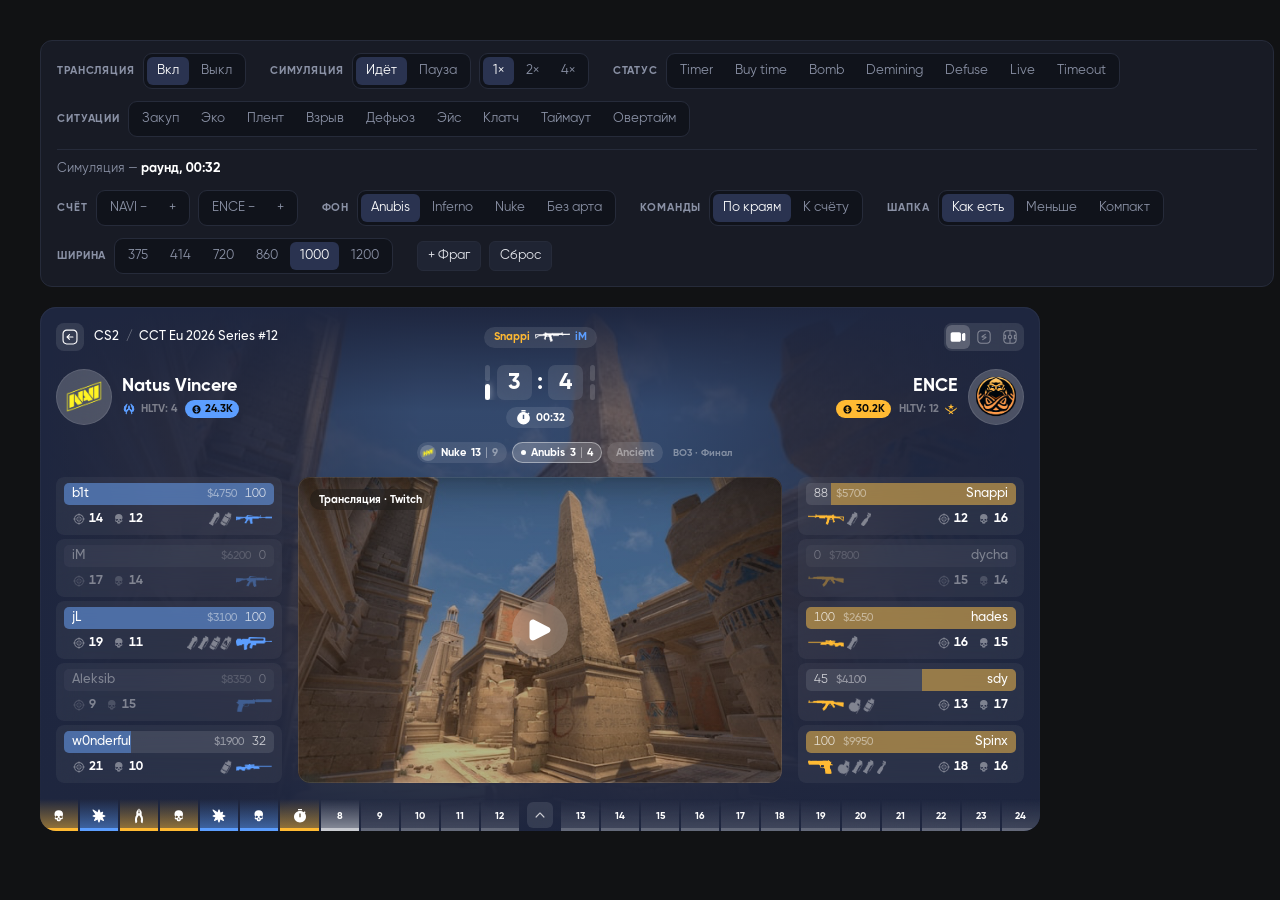
==== index.html @ d975e7ba "CS2 live widget: demo and BetBoom match page mock - index.html: the widget with the demo control pan" ====
<!doctype html>
<html lang="ru">
<head>
  <meta charset="utf-8">
  <meta name="viewport" content="width=device-width, initial-scale=1">
  <title>CS Widget / Desktop</title>
  <link rel="stylesheet" href="cs-widget.css">
  <style>
    body { margin: 0; padding: 40px; background: #111214; font-family: "Gilroy", system-ui, sans-serif; color: #e6e8ee; }
    .demo { width: 1000px; transition: width 0.3s ease; }

    /* Demo controls (page chrome, not part of the widget) */
    .demo-controls {
      display: flex; flex-wrap: wrap; gap: 12px 24px; align-items: center;
      width: max-content; max-width: 100%; margin-bottom: 20px; padding: 12px 16px;
      border: 1px solid #262b3a; border-radius: 12px; background: #181b25;
    }
    .demo-group { display: flex; gap: 8px; align-items: center; }
    .demo-label { font-size: 11px; font-weight: 700; letter-spacing: 0.08em; text-transform: uppercase; color: #8a91a5; }
    .demo-seg { display: inline-flex; gap: 2px; padding: 3px; border: 1px solid #262b3a; border-radius: 9px; background: #10131b; }
    .demo-seg button, .demo-btn {
      padding: 6px 10px; border: 0; border-radius: 6px; background: transparent;
      font: 500 13px/16px inherit; font-family: inherit; color: #8a91a5; cursor: pointer;
    }
    .demo-seg button:hover, .demo-btn:hover { color: #fff; }
    .demo-seg button[aria-pressed="true"] { background: #2a3350; color: #fff; }
    .demo-btn { border: 1px solid #262b3a; background: #1f2433; color: #e6e8ee; }
    .demo-btn:hover { background: #283047; }
    .demo-seg button:focus-visible, .demo-btn:focus-visible { outline: 2px solid #5c9eff; outline-offset: 2px; }
    /* Live line: what is being played right now */
    .demo-now {
      flex-basis: 100%; margin: 0; padding-top: 10px; border-top: 1px solid #262b3a;
      font-size: 13px; line-height: 18px; color: #8a91a5; font-variant-numeric: tabular-nums;
    }
    .demo-now b { color: #fff; font-weight: 700; }
    .demo-now .is-scenario { color: #ffba33; }
    #demo-scenarios button[aria-pressed="true"] { background: #ffba33; color: #10131b; }
  </style>
</head>
<body>
  <section class="demo-controls" aria-label="Управление виджетом">
    <div class="demo-group">
      <span class="demo-label">Трансляция</span>
      <div class="demo-seg" role="group" aria-label="Трансляция">
        <button type="button" data-stream="on" aria-pressed="true">Вкл</button>
        <button type="button" data-stream="off" aria-pressed="false">Выкл</button>
      </div>
    </div>
    <div class="demo-group">
      <span class="demo-label">Симуляция</span>
      <div class="demo-seg" role="group" aria-label="Симуляция">
        <button type="button" data-sim="on" aria-pressed="true">Идёт</button>
        <button type="button" data-sim="off" aria-pressed="false">Пауза</button>
      </div>
      <div class="demo-seg" role="group" aria-label="Скорость симуляции">
        <button type="button" data-speed="1" aria-pressed="true">1×</button>
        <button type="button" data-speed="2" aria-pressed="false">2×</button>
        <button type="button" data-speed="4" aria-pressed="false">4×</button>
      </div>
    </div>
    <div class="demo-group">
      <span class="demo-label">Статус</span>
      <div class="demo-seg" role="group" aria-label="Статус раунда" id="demo-status"></div>
    </div>
    <div class="demo-group">
      <span class="demo-label">Ситуации</span>
      <div class="demo-seg" role="group" aria-label="Игровые ситуации" id="demo-scenarios"></div>
    </div>
    <p class="demo-now" id="demo-now" aria-live="polite"></p>
    <div class="demo-group">
      <span class="demo-label">Счёт</span>
      <div class="demo-seg" role="group" aria-label="Счёт NAVI">
        <button type="button" data-score="ct:-1" aria-label="NAVI минус раунд">NAVI −</button>
        <button type="button" data-score="ct:1" aria-label="NAVI плюс раунд">+</button>
      </div>
      <div class="demo-seg" role="group" aria-label="Счёт ENCE">
        <button type="button" data-score="t:-1" aria-label="ENCE минус раунд">ENCE −</button>
        <button type="button" data-score="t:1" aria-label="ENCE плюс раунд">+</button>
      </div>
    </div>
    <div class="demo-group">
      <span class="demo-label">Фон</span>
      <div class="demo-seg" role="group" aria-label="Фон виджета">
        <button type="button" data-bg="assets/bg-map.png" aria-pressed="true">Anubis</button>
        <button type="button" data-bg="assets/bg-inferno.jpg" aria-pressed="false">Inferno</button>
        <button type="button" data-bg="assets/bg-nuke.jpg" aria-pressed="false">Nuke</button>
        <button type="button" data-bg="none" aria-pressed="false">Без арта</button>
      </div>
    </div>
    <div class="demo-group">
      <span class="demo-label">Команды</span>
      <div class="demo-seg" role="group" aria-label="Положение команд">
        <button type="button" data-teams="edges" aria-pressed="true">По краям</button>
        <button type="button" data-teams="inner" aria-pressed="false">К счёту</button>
      </div>
    </div>
    <div class="demo-group">
      <span class="demo-label">Шапка</span>
      <div class="demo-seg" role="group" aria-label="Размер шапки">
        <button type="button" data-headsize="l" aria-pressed="true">Как есть</button>
        <button type="button" data-headsize="m" aria-pressed="false">Меньше</button>
        <button type="button" data-headsize="s" aria-pressed="false">Компакт</button>
      </div>
    </div>
    <div class="demo-group">
      <span class="demo-label">Ширина</span>
      <div class="demo-seg" role="group" aria-label="Ширина виджета">
        <button type="button" data-width="375" aria-pressed="false">375</button>
        <button type="button" data-width="414" aria-pressed="false">414</button>
        <button type="button" data-width="720" aria-pressed="false">720</button>
        <button type="button" data-width="860" aria-pressed="false">860</button>
        <button type="button" data-width="1000" aria-pressed="true">1000</button>
        <button type="button" data-width="1200" aria-pressed="false">1200</button>
      </div>
    </div>
    <div class="demo-group">
      <button type="button" class="demo-btn" id="demo-kill">+ Фраг</button>
      <button type="button" class="demo-btn" id="demo-reset">Сброс</button>
    </div>
  </section>

  <div class="demo">
    <article class="cs-widget" aria-label="Natus Vincere — ENCE">
      <div class="cs-content">

        <div class="cs-top">
          <div class="cs-nav">
            <button type="button" class="cs-back" aria-label="Назад" title="Назад"><span class="cs-back__icon"></span></button>
            <nav class="cs-crumbs" aria-label="Навигация">
              <ol>
                <li><a href="#">CS2</a></li>
                <li><a href="#" aria-current="page">CCT Eu 2026 Series #12</a></li>
              </ol>
            </nav>
          </div>
          <div class="cs-killfeed-list" id="cs-killfeed" aria-label="Килл-фид" aria-live="polite"></div>
          <div class="cs-views" role="tablist" aria-label="Что показывать">
            <button type="button" class="cs-views__tab cs-views__tab--stream" role="tab" data-view="stream" aria-selected="true" aria-label="Трансляция" title="Трансляция"><span class="cs-views__icon"></span></button>
            <button type="button" class="cs-views__tab cs-views__tab--players" role="tab" data-view="players" aria-selected="false" tabindex="-1" aria-label="Составы" title="Составы"><span class="cs-views__icon"></span></button>
            <button type="button" class="cs-views__tab cs-views__tab--live" role="tab" data-view="live" aria-selected="false" tabindex="-1" aria-label="Live-статистика" title="Live-статистика"><span class="cs-views__icon"></span></button>
            <button type="button" class="cs-views__tab cs-views__tab--center" role="tab" data-view="center" aria-selected="false" tabindex="-1" aria-label="Матч-центр" title="Матч-центр"><span class="cs-views__icon"></span></button>
          </div>
        </div>

        <div class="cs-main">
          <div class="cs-team cs-team--left">
            <div class="cs-logo">
              <div class="cs-logo__img cs-logo__img--navi"><img src="assets/logo-navi.png" alt="NAVI"></div>
            </div>
            <div class="cs-team__info">
              <p class="cs-team__name">Natus Vincere</p>
              <div class="cs-team__meta">
                <img class="cs-team__rank" src="assets/rank-ct.svg" alt="">
                <p class="cs-team__hltv">HLTV: 4</p>
                <div class="cs-chip cs-money cs-money--ct" title="Деньги команды">
                  <img class="cs-money__icon" src="assets/dollar.svg" alt="">
                  <p class="cs-chip-text">24.3K</p>
                </div>
              </div>
            </div>
          </div>

          <div class="cs-center">
            <div class="cs-score" role="group" aria-label="Счёт текущей карты 3:4, по картам 1:0">
              <div class="cs-series cs-series--left" aria-hidden="true">
                <span class="cs-series__pip cs-series__pip--won"></span>
                <span class="cs-series__pip"></span>
              </div>
              <div class="cs-score__box"><p class="cs-score__value">3</p></div>
              <p class="cs-score__colon">:</p>
              <div class="cs-score__box"><p class="cs-score__value">4</p></div>
              <div class="cs-series cs-series--right" aria-hidden="true">
                <span class="cs-series__pip"></span>
                <span class="cs-series__pip"></span>
              </div>
            </div>
            <div class="cs-chip cs-status">
              <img class="cs-status__icon" src="assets/status-timer.svg" alt="">
              <p class="cs-chip-text">00:33</p>
            </div>
          </div>

          <div class="cs-team cs-team--right">
            <div class="cs-team__info">
              <p class="cs-team__name">ENCE</p>
              <div class="cs-team__meta">
                <div class="cs-chip cs-money cs-money--t" title="Деньги команды">
                  <img class="cs-money__icon" src="assets/dollar.svg" alt="">
                  <p class="cs-chip-text">29.9K</p>
                </div>
                <p class="cs-team__hltv">HLTV: 12</p>
                <img class="cs-team__rank" src="assets/rank-t.svg" alt="">
              </div>
            </div>
            <div class="cs-logo">
              <div class="cs-logo__img cs-logo__img--ence"><img src="assets/logo-ence.png" alt="ENCE"></div>
            </div>
          </div>
        </div>

        <div class="cs-maps">
          <div class="cs-maps__scores">
            <div class="cs-chip cs-mapscore cs-mapscore--played" aria-label="Nuke: победа NAVI 13:9">
              <span class="cs-mapscore__winner"><img src="assets/logo-navi.png" alt=""></span>
              <p class="cs-chip-text cs-mapscore__name">Nuke</p>
              <p class="cs-chip-text">13</p><span class="cs-mapscore__separator"></span><p class="cs-chip-text cs-mapscore__lose">9</p>
            </div>
            <div class="cs-chip cs-mapscore cs-mapscore--live" aria-current="true" aria-label="Anubis: идёт сейчас, 3:4">
              <span class="cs-mapscore__live"></span>
              <p class="cs-chip-text cs-mapscore__name">Anubis</p>
              <p class="cs-chip-text">3</p><span class="cs-mapscore__separator"></span><p class="cs-chip-text">4</p>
            </div>
            <div class="cs-chip cs-mapscore cs-mapscore--upcoming" aria-label="Ancient: впереди">
              <p class="cs-chip-text cs-mapscore__name">Ancient</p>
            </div>
          </div>
          <p class="cs-maps__format">BO3 · Финал</p>
        </div>

        <div class="cs-rosters">
          <div class="cs-roster">
            <div class="cs-player cs-player--left" style="--hp: 100%">
              <div class="cs-player__main">
                <div class="cs-player__hp" aria-label="HP 100"><span class="cs-player__hp-fill"></span><p class="cs-player__name">b1t</p><p class="cs-player__hp-value">100</p></div>
                <div class="cs-player__stats"><p class="cs-player__kd" aria-label="Убийства 14, смерти 12"><i class="cs-player__kd-icon cs-player__kd-icon--kills"></i>14<i class="cs-player__kd-icon cs-player__kd-icon--deaths"></i>12</p><i class="cs-player__weapon" aria-hidden="true"></i></div>
              </div>
            </div>
            <div class="cs-player cs-player--left" style="--hp: 64%">
              <div class="cs-player__main">
                <div class="cs-player__hp" aria-label="HP 64"><span class="cs-player__hp-fill"></span><p class="cs-player__name">iM</p><p class="cs-player__hp-value">64</p></div>
                <div class="cs-player__stats"><p class="cs-player__kd" aria-label="Убийства 17, смерти 13"><i class="cs-player__kd-icon cs-player__kd-icon--kills"></i>17<i class="cs-player__kd-icon cs-player__kd-icon--deaths"></i>13</p><i class="cs-player__weapon" aria-hidden="true"></i></div>
              </div>
            </div>
            <div class="cs-player cs-player--left" style="--hp: 100%">
              <div class="cs-player__main">
                <div class="cs-player__hp" aria-label="HP 100"><span class="cs-player__hp-fill"></span><p class="cs-player__name">jL</p><p class="cs-player__hp-value">100</p></div>
                <div class="cs-player__stats"><p class="cs-player__kd" aria-label="Убийства 19, смерти 11"><i class="cs-player__kd-icon cs-player__kd-icon--kills"></i>19<i class="cs-player__kd-icon cs-player__kd-icon--deaths"></i>11</p><i class="cs-player__weapon" aria-hidden="true"></i></div>
              </div>
            </div>
            <div class="cs-player cs-player--left cs-player--killed" style="--hp: 0%">
              <div class="cs-player__main">
                <div class="cs-player__hp" aria-label="HP 0"><span class="cs-player__hp-fill"></span><p class="cs-player__name">Aleksib</p><p class="cs-player__hp-value">0</p></div>
                <div class="cs-player__stats"><p class="cs-player__kd" aria-label="Убийства 9, смерти 15"><i class="cs-player__kd-icon cs-player__kd-icon--kills"></i>9<i class="cs-player__kd-icon cs-player__kd-icon--deaths"></i>15</p><i class="cs-player__weapon" aria-hidden="true"></i></div>
              </div>
            </div>
            <div class="cs-player cs-player--left" style="--hp: 32%">
              <div class="cs-player__main">
                <div class="cs-player__hp" aria-label="HP 32"><span class="cs-player__hp-fill"></span><p class="cs-player__name">w0nderful</p><p class="cs-player__hp-value">32</p></div>
                <div class="cs-player__stats"><p class="cs-player__kd" aria-label="Убийства 21, смерти 10"><i class="cs-player__kd-icon cs-player__kd-icon--kills"></i>21<i class="cs-player__kd-icon cs-player__kd-icon--deaths"></i>10</p><i class="cs-player__weapon" aria-hidden="true"></i></div>
              </div>
            </div>
          </div>

          <div class="cs-stream" id="cs-stream" data-src="assets/stream-cs2-trailer.mp4">
            <div class="cs-chip cs-stream__source"><p class="cs-chip-text">Трансляция · Twitch</p></div>
            <button type="button" class="cs-stream__play" aria-label="Смотреть трансляцию"><span class="cs-stream__play-icon"></span></button>
            <section class="cs-embed cs-embed--live" data-view="live" role="tabpanel" aria-label="Live-статистика" hidden>
              <header class="cs-embed__head"><span class="cs-embed__icon"></span><p class="cs-embed__title">Live-статистика</p><p class="cs-embed__vendor">сторонний виджет</p></header>
              <div class="cs-embed__body" aria-hidden="true">
                <span style="--w: 92%"></span><span style="--w: 64%"></span><span style="--w: 80%"></span>
                <span style="--w: 48%"></span><span style="--w: 72%"></span><span style="--w: 56%"></span>
              </div>
              <p class="cs-embed__note">Здесь встраивается виджет поставщика</p>
            </section>
            <section class="cs-embed cs-embed--center" data-view="center" role="tabpanel" aria-label="Матч-центр" hidden>
              <header class="cs-embed__head"><span class="cs-embed__icon"></span><p class="cs-embed__title">Матч-центр</p><p class="cs-embed__vendor">сторонний виджет</p></header>
              <div class="cs-embed__body" aria-hidden="true">
                <span style="--w: 92%"></span><span style="--w: 64%"></span><span style="--w: 80%"></span>
                <span style="--w: 48%"></span><span style="--w: 72%"></span><span style="--w: 56%"></span>
              </div>
              <p class="cs-embed__note">Здесь встраивается виджет поставщика</p>
            </section>
          </div>

          <div class="cs-roster">
            <div class="cs-player cs-player--right" style="--hp: 88%">
              <div class="cs-player__main">
                <div class="cs-player__hp" aria-label="HP 88"><span class="cs-player__hp-fill"></span><p class="cs-player__name">Snappi</p><p class="cs-player__hp-value">88</p></div>
                <div class="cs-player__stats"><p class="cs-player__kd" aria-label="Убийства 11, смерти 16"><i class="cs-player__kd-icon cs-player__kd-icon--kills"></i>11<i class="cs-player__kd-icon cs-player__kd-icon--deaths"></i>16</p><i class="cs-player__weapon" aria-hidden="true"></i></div>
              </div>
            </div>
            <div class="cs-player cs-player--right cs-player--killed" style="--hp: 0%">
              <div class="cs-player__main">
                <div class="cs-player__hp" aria-label="HP 0"><span class="cs-player__hp-fill"></span><p class="cs-player__name">dycha</p><p class="cs-player__hp-value">0</p></div>
                <div class="cs-player__stats"><p class="cs-player__kd" aria-label="Убийства 15, смерти 14"><i class="cs-player__kd-icon cs-player__kd-icon--kills"></i>15<i class="cs-player__kd-icon cs-player__kd-icon--deaths"></i>14</p><i class="cs-player__weapon" aria-hidden="true"></i></div>
              </div>
            </div>
            <div class="cs-player cs-player--right" style="--hp: 100%">
              <div class="cs-player__main">
                <div class="cs-player__hp" aria-label="HP 100"><span class="cs-player__hp-fill"></span><p class="cs-player__name">hades</p><p class="cs-player__hp-value">100</p></div>
                <div class="cs-player__stats"><p class="cs-player__kd" aria-label="Убийства 16, смерти 15"><i class="cs-player__kd-icon cs-player__kd-icon--kills"></i>16<i class="cs-player__kd-icon cs-player__kd-icon--deaths"></i>15</p><i class="cs-player__weapon" aria-hidden="true"></i></div>
              </div>
            </div>
            <div class="cs-player cs-player--right" style="--hp: 45%">
              <div class="cs-player__main">
                <div class="cs-player__hp" aria-label="HP 45"><span class="cs-player__hp-fill"></span><p class="cs-player__name">sdy</p><p class="cs-player__hp-value">45</p></div>
                <div class="cs-player__stats"><p class="cs-player__kd" aria-label="Убийства 13, смерти 17"><i class="cs-player__kd-icon cs-player__kd-icon--kills"></i>13<i class="cs-player__kd-icon cs-player__kd-icon--deaths"></i>17</p><i class="cs-player__weapon" aria-hidden="true"></i></div>
              </div>
            </div>
            <div class="cs-player cs-player--right" style="--hp: 100%">
              <div class="cs-player__main">
                <div class="cs-player__hp" aria-label="HP 100"><span class="cs-player__hp-fill"></span><p class="cs-player__name">Spinx</p><p class="cs-player__hp-value">100</p></div>
                <div class="cs-player__stats"><p class="cs-player__kd" aria-label="Убийства 18, смерти 16"><i class="cs-player__kd-icon cs-player__kd-icon--kills"></i>18<i class="cs-player__kd-icon cs-player__kd-icon--deaths"></i>16</p><i class="cs-player__weapon" aria-hidden="true"></i></div>
              </div>
            </div>
          </div>
        </div>

      </div>

      <div class="cs-rounds">
        <div class="cs-round cs-round--t"><img class="cs-round__icon" src="assets/round-elimination.svg" alt=""></div>
        <div class="cs-round cs-round--ct"><img class="cs-round__icon" src="assets/round-bomb.svg" alt=""></div>
        <div class="cs-round cs-round--t"><img class="cs-round__icon" src="assets/round-defuse.svg" alt=""></div>
        <div class="cs-round cs-round--t"><img class="cs-round__icon" src="assets/round-elimination.svg" alt=""></div>
        <div class="cs-round cs-round--ct"><img class="cs-round__icon" src="assets/round-bomb.svg" alt=""></div>
        <div class="cs-round cs-round--ct"><img class="cs-round__icon" src="assets/round-elimination.svg" alt=""></div>
        <div class="cs-round cs-round--t"><img class="cs-round__icon" src="assets/round-clock.svg" alt=""></div>
        <div class="cs-round cs-round--ongoing"><p class="cs-round__number">8</p></div>
        <div class="cs-round"><p class="cs-round__number">9</p></div>
        <div class="cs-round"><p class="cs-round__number">10</p></div>
        <div class="cs-round"><p class="cs-round__number">11</p></div>
        <div class="cs-round"><p class="cs-round__number">12</p></div>
        <button type="button" class="cs-collapse" aria-expanded="true" aria-label="Свернуть виджет"><span class="cs-collapse__icon"></span></button>
        <div class="cs-round"><p class="cs-round__number">13</p></div>
        <div class="cs-round"><p class="cs-round__number">14</p></div>
        <div class="cs-round"><p class="cs-round__number">15</p></div>
        <div class="cs-round"><p class="cs-round__number">16</p></div>
        <div class="cs-round"><p class="cs-round__number">17</p></div>
        <div class="cs-round"><p class="cs-round__number">18</p></div>
        <div class="cs-round"><p class="cs-round__number">19</p></div>
        <div class="cs-round"><p class="cs-round__number">20</p></div>
        <div class="cs-round"><p class="cs-round__number">21</p></div>
        <div class="cs-round"><p class="cs-round__number">22</p></div>
        <div class="cs-round"><p class="cs-round__number">23</p></div>
        <div class="cs-round"><p class="cs-round__number">24</p></div>
      </div>
    </article>
  </div>

  <script>
    // Stream: local video starts on load (muted, looped). The poster + play button stay
    // as a fallback if the browser blocks autoplay.
    (() => {
      const stream = document.getElementById('cs-stream');
      const play = stream.querySelector('.cs-stream__play');
      function start() {
        if (stream.classList.contains('is-playing')) return;
        const video = document.createElement('video');
        video.className = 'cs-stream__video';
        video.src = stream.dataset.src;
        video.muted = true;
        video.loop = true;
        video.autoplay = true;
        video.playsInline = true;
        video.setAttribute('aria-label', 'Трансляция матча');
        stream.appendChild(video);
        stream.classList.add('is-playing');
        video.play().catch(() => {
          // autoplay blocked: back to the poster with the play button
          video.remove();
          stream.classList.remove('is-playing');
        });
      }
      play.addEventListener('click', start);
      start();
    })();
  </script>
  <script src="cs-widget.js"></script>
  <script>
    // Demo controls → widget. Simulation API is exposed by cs-widget.js as window.csWidget
    (() => {
      const widget = document.querySelector('.cs-widget');
      const demo = document.querySelector('.demo');
      const press = (attr, value) => document.querySelectorAll(`[${attr}]`)
        .forEach(b => b.setAttribute('aria-pressed', String(b.getAttribute(attr) === String(value))));

      // Stream on/off: without it the rosters take the whole row
      document.querySelectorAll('[data-stream]').forEach(b => b.addEventListener('click', () => {
        widget.classList.toggle('is-no-stream', b.dataset.stream !== 'on');
        csWidget.syncVideo();
        press('data-stream', b.dataset.stream);
      }));

      document.querySelectorAll('[data-sim]').forEach(b => b.addEventListener('click', () => {
        csWidget.setRunning(b.dataset.sim === 'on');
      }));
      document.querySelectorAll('[data-speed]').forEach(b => b.addEventListener('click', () => {
        csWidget.setSpeed(+b.dataset.speed);
        press('data-speed', b.dataset.speed);
      }));
      // Background art: sets --cs-bg on the widget. "none" = no photo: a plain light fill under the
      // usual darkening, which turns it into a soft gradient
      const PLAIN_BG = 'linear-gradient(#a7b5dc, #a7b5dc)';
      document.querySelectorAll('[data-bg]').forEach(b => b.addEventListener('click', () => {
        widget.style.setProperty('--cs-bg', b.dataset.bg === 'none' ? PLAIN_BG : `url("${b.dataset.bg}")`);
        press('data-bg', b.dataset.bg);
      }));
      document.querySelectorAll('[data-teams]').forEach(b => b.addEventListener('click', () => {
        widget.classList.toggle('is-teams-inner', b.dataset.teams === 'inner');
        press('data-teams', b.dataset.teams);
      }));
      // Header size: default / a bit smaller / extremely compact
      document.querySelectorAll('[data-headsize]').forEach(b => b.addEventListener('click', () => {
        if (b.dataset.headsize === 'l') delete widget.dataset.head; else widget.dataset.head = b.dataset.headsize;
        press('data-headsize', b.dataset.headsize);
      }));
      document.querySelectorAll('[data-width]').forEach(b => b.addEventListener('click', () => {
        demo.style.width = b.dataset.width + 'px';
        press('data-width', b.dataset.width);
      }));

      // Status: picking one pauses the simulation so it is not overwritten
      const statusSeg = document.getElementById('demo-status');
      statusSeg.innerHTML = csWidget.statuses.map(s => `<button type="button" data-status="${s}" aria-pressed="false">${s}</button>`).join('');
      statusSeg.addEventListener('click', e => {
        const b = e.target.closest('button');
        if (b) csWidget.setStatus(b.dataset.status);
      });

      // Game situations
      const SCENARIO_LABEL = { buy: 'Закуп', eco: 'Эко', plant: 'Плент', explode: 'Взрыв', defuse: 'Дефьюз', ace: 'Эйс', clutch: 'Клатч', timeout: 'Таймаут', overtime: 'Овертайм' };
      const scenarioSeg = document.getElementById('demo-scenarios');
      scenarioSeg.innerHTML = csWidget.scenarios.map(s => `<button type="button" data-scenario="${s}">${SCENARIO_LABEL[s] || s}</button>`).join('');
      scenarioSeg.addEventListener('click', e => {
        const b = e.target.closest('button');
        if (b) csWidget.scenario(b.dataset.scenario);
      });

      document.querySelectorAll('[data-score]').forEach(b => b.addEventListener('click', () => {
        const [side, delta] = b.dataset.score.split(':');
        csWidget.changeScore(side, +delta);
      }));
      document.getElementById('demo-kill').addEventListener('click', () => csWidget.addKill());
      document.getElementById('demo-reset').addEventListener('click', () => location.reload());

      // Keep the toggles and the live line in sync with what the simulation reports
      const now = document.getElementById('demo-now');
      csWidget.onChange(({ running, status, scenario, phase }) => {
        press('data-sim', running ? 'on' : 'off');
        press('data-status', running ? '' : status);
        press('data-scenario', scenario || '');
        const who = scenario
          ? `<span class="is-scenario">▶ ${SCENARIO_LABEL[scenario] || scenario}</span>`
          : running ? 'Симуляция' : 'Пауза';
        now.innerHTML = `${who} — <b></b>`;
        now.querySelector('b').textContent = phase;
      });
    })();
  </script>
</body>
</html>
---- cs-widget.css ----
/* CS Widget / Desktop — port of Figma node 1037:7688 (DS-Web-Playground, page "Cyber Table") */

@font-face {
  font-family: "Gilroy";
  font-weight: 400;
  font-style: normal;
  font-display: swap;
  src: url("fonts/Gilroy-Regular.otf") format("opentype");
}
@font-face {
  font-family: "Gilroy";
  font-weight: 500;
  font-style: normal;
  font-display: swap;
  src: url("fonts/Gilroy-Medium.otf") format("opentype");
}
@font-face {
  font-family: "Gilroy";
  font-weight: 700;
  font-style: normal;
  font-display: swap;
  src: url("fonts/Gilroy-Bold.otf") format("opentype");
}

/* Theme-independent tokens, named after the Figma variables they mirror */
:root {
  --cyberwidget-bggradientopaque: rgb(30, 38, 63);
  --cyberwidget-bggradienttransparent: rgba(30, 38, 63, 0);
  --cyberwidget-borderglassstart: rgba(255, 255, 255, 0.1);
  --cyberwidget-sidect: #5c9eff;
  --cyberwidget-sidet: #ffba33;
  --cyberwidget-teamplayer-bgteamplayer: rgba(255, 255, 255, 0.05);
  --cyberwidget-teamplayer-text: #ffffff;
  --match-time-bgscore: rgba(255, 255, 255, 0.1);
  --match-time-text: #ffffff;
  --team-bg: rgba(255, 255, 255, 0.2);
  --team-textprimary: #ffffff;
  --text-primary: #ffffff;
  --text-additional400: #090a0a;
  --opacity-light-0: rgba(255, 255, 255, 0);
  --opacity-light-15: rgba(255, 255, 255, 0.15);
  --opacity-light-30: rgba(255, 255, 255, 0.3);
  --opacity-light-40: rgba(255, 255, 255, 0.4);
  --opacity-light-45: rgba(255, 255, 255, 0.45);
  --opacity-light-75: rgba(255, 255, 255, 0.75);
  --sides-cs2-ct100: #5c9eff;
  --sides-cs2-t100: #ffba33;
  --opacity-dark-30: rgba(9, 10, 10, 0.3);
  --glass-blur: 12px;
}

/* Background blur for every semi-transparent white surface */
.cs-chip:not(.cs-money),
.cs-score__box,
.cs-logo,
.cs-player,
.cs-round:not(.cs-round--t):not(.cs-round--ct) {
  -webkit-backdrop-filter: blur(var(--glass-blur));
  backdrop-filter: blur(var(--glass-blur));
}

.cs-widget,
.cs-widget * {
  box-sizing: border-box;
}

.cs-widget {
  position: relative;
  display: flex;
  flex-direction: column;
  align-items: flex-start;
  width: 100%;
  min-width: 320px; /* < 560px: mobile layout, see the end of the file */
  overflow: hidden;
  container: cs-widget / inline-size;
  /* the glass border is an inset outline drawn on top: a real border would leave a 1px strip
     that the background layers (::before / ::after) can't reach */
  outline: 1px solid var(--cyberwidget-borderglassstart);
  outline-offset: -1px;
  border-radius: 16px;
  font-family: "Gilroy", sans-serif;
  font-style: normal;
  /* map art comes from --cs-bg (swappable, "none" = no art); the veil lives in ::before */
  background:
    linear-gradient(180deg, var(--cyberwidget-bggradientopaque) 0%, var(--cyberwidget-bggradienttransparent) 20%),
    linear-gradient(90deg, var(--cyberwidget-bggradienttransparent) 62%, var(--cyberwidget-bggradientopaque) 100%),
    linear-gradient(90deg, var(--cyberwidget-bggradientopaque) 0%, var(--cyberwidget-bggradienttransparent) 38%),
    var(--cs-bg, url("assets/bg-map.png")) center / cover no-repeat,
    var(--cyberwidget-bggradientopaque);
  /* layers cover the 1px border too, otherwise raw art shows through the translucent border */
  background-origin: border-box;
}

.cs-widget p {
  margin: 0;
}

/* ---------- Header size ----------
   Everything above the rosters (top row, teams, score, maps) is sized by these variables.
   Three sizes, set with data-head on .cs-widget: default (L), "m" — a bit smaller, "s" — extremely compact */
.cs-widget {
  --hd-gap: 14px;          /* between the content rows */
  --hd-chip-h: 21px;
  --hd-chip-px: 9px;
  --hd-chip-font: 11px;
  --hd-chip-lh: 14px;
  --hd-chip-icon: 12px;
  --hd-feed-h: 28px;
  --hd-feed-weapon-w: 35px;
  --hd-feed-weapon-h: 14px;
  --hd-feed-icon: 14px;
  --hd-feed-headshot: 17px;
  --hd-btn: 28px;          /* back button, view tabs */
  --hd-btn-icon: 18px;
  --hd-crumbs-font: 13px;
  --hd-crumbs-lh: 16px;
  --hd-main-gap: 14px;
  --hd-team-gap: 10px;
  --hd-logo: 56px;
  --hd-logo-img: 40px;
  --hd-info-gap: 3px;
  --hd-name: 18px;
  --hd-name-lh: 22px;
  --hd-meta-font: 11px;
  --hd-meta-lh: 14px;
  --hd-rank: 14px;
  --hd-center-gap: 7px;
  --hd-score-box: 35px;
  --hd-score-radius: 7px;
  --hd-score-font: 23px;
  --hd-score-lh: 28px;
  --hd-series-w: 5px;
  --hd-status-icon: 17px;
}
.cs-widget[data-head="m"] {
  --hd-gap: 12px;
  --hd-chip-h: 19px;
  --hd-chip-px: 8px;
  --hd-chip-font: 10px;
  --hd-chip-lh: 12px;
  --hd-chip-icon: 11px;
  --hd-feed-h: 24px;
  --hd-feed-weapon-w: 31px;
  --hd-feed-weapon-h: 12px;
  --hd-feed-icon: 12px;
  --hd-feed-headshot: 15px;
  --hd-btn: 24px;
  --hd-btn-icon: 16px;
  --hd-crumbs-font: 12px;
  --hd-crumbs-lh: 14px;
  --hd-main-gap: 12px;
  --hd-team-gap: 8px;
  --hd-logo: 46px;
  --hd-logo-img: 33px;
  --hd-info-gap: 2px;
  --hd-name: 16px;
  --hd-name-lh: 20px;
  --hd-meta-font: 10px;
  --hd-meta-lh: 12px;
  --hd-rank: 12px;
  --hd-center-gap: 5px;
  --hd-score-box: 30px;
  --hd-score-radius: 6px;
  --hd-score-font: 20px;
  --hd-score-lh: 24px;
  --hd-series-w: 4px;
  --hd-status-icon: 15px;
}
/* Extremely compact: the status chip moves next to the score, so the center is one line */
.cs-widget[data-head="s"] {
  --hd-gap: 8px;
  --hd-chip-h: 17px;
  --hd-chip-px: 7px;
  --hd-chip-font: 10px;
  --hd-chip-lh: 12px;
  --hd-chip-icon: 10px;
  --hd-feed-h: 20px;
  --hd-feed-weapon-w: 27px;
  --hd-feed-weapon-h: 11px;
  --hd-feed-icon: 11px;
  --hd-feed-headshot: 13px;
  --hd-btn: 20px;
  --hd-btn-icon: 14px;
  --hd-crumbs-font: 11px;
  --hd-crumbs-lh: 14px;
  --hd-main-gap: 10px;
  --hd-team-gap: 8px;
  --hd-logo: 32px;
  --hd-logo-img: 23px;
  --hd-info-gap: 1px;
  --hd-name: 14px;
  --hd-name-lh: 17px;
  --hd-meta-font: 10px;
  --hd-meta-lh: 12px;
  --hd-rank: 11px;
  --hd-center-gap: 8px;
  --hd-score-box: 24px;
  --hd-score-radius: 5px;
  --hd-score-font: 16px;
  --hd-score-lh: 20px;
  --hd-series-w: 3px;
  --hd-status-icon: 13px;
}
.cs-widget[data-head="s"] .cs-center { flex-direction: row; }

/* ---------- Content ---------- */
.cs-content {
  display: flex;
  flex-direction: column;
  gap: var(--hd-gap);
  align-items: flex-start;
  width: 100%;
  padding: 16px;
  overflow: hidden;
}

/* Shared chip base (Money, Killfeed, Status, Map score) */
.cs-chip {
  display: flex;
  flex-shrink: 0;
  align-items: center;
  height: var(--hd-chip-h);
  padding: 0 var(--hd-chip-px);
  border-radius: calc(var(--hd-chip-h) / 2);
  background: var(--match-time-bgscore);
}
.cs-chip-text {
  flex-shrink: 0;
  font-weight: 700;
  font-size: var(--hd-chip-font);
  line-height: var(--hd-chip-lh);
  white-space: nowrap;
  color: var(--match-time-text);
}

/* Top: back + breadcrumbs | killfeed | view tabs. The side columns are equal, so the feed stays centred */
.cs-top {
  display: grid;
  grid-template-columns: minmax(0, 1fr) minmax(0, 2fr) minmax(0, 1fr);
  gap: 12px;
  align-items: center;
  width: 100%;
}

/* Back button + breadcrumbs */
.cs-nav {
  display: flex;
  gap: 10px;
  align-items: center;
  min-width: 0;
}
.cs-back {
  display: grid;
  flex-shrink: 0;
  place-items: center;
  width: var(--hd-btn);
  height: var(--hd-btn);
  padding: 0;
  border: 0;
  border-radius: calc(var(--hd-btn) * 0.28);
  background: var(--match-time-bgscore);
  -webkit-backdrop-filter: blur(var(--glass-blur));
  backdrop-filter: blur(var(--glass-blur));
  cursor: pointer;
}
.cs-back:hover { background: var(--team-bg); }
.cs-back:focus-visible { outline: 2px solid var(--match-time-text); outline-offset: 2px; }
.cs-back__icon {
  display: block;
  width: var(--hd-btn-icon);
  height: var(--hd-btn-icon);
  background: var(--match-time-text);
  -webkit-mask: url("assets/icon-back.svg") center / contain no-repeat;
  mask: url("assets/icon-back.svg") center / contain no-repeat;
}
.cs-crumbs { min-width: 0; }
.cs-crumbs ol {
  display: flex;
  align-items: center;
  min-width: 0;
  margin: 0;
  padding: 0;
  list-style: none;
}
.cs-crumbs li {
  flex-shrink: 0;
  font-weight: 500;
  font-size: var(--hd-crumbs-font);
  line-height: var(--hd-crumbs-lh);
  white-space: nowrap;
  color: var(--match-time-text);
}
/* the last crumb (event name) is the one that gives way */
.cs-crumbs li:last-child { flex-shrink: 1; min-width: 0; overflow: hidden; text-overflow: ellipsis; }
.cs-crumbs li + li::before {
  content: "/";
  margin: 0 0.5em;
  color: var(--opacity-light-40);
}
.cs-crumbs a { color: inherit; text-decoration: none; }
.cs-crumbs a:hover { text-decoration: underline; }

/* View tabs: stream / third-party stats widgets, icons only */
.cs-views {
  display: flex;
  justify-self: end;
  gap: 2px;
  height: var(--hd-btn); /* as tall as the back button */
  padding: 2px;
  border-radius: calc(var(--hd-btn) * 0.28);
  background: var(--match-time-bgscore);
  -webkit-backdrop-filter: blur(var(--glass-blur));
  backdrop-filter: blur(var(--glass-blur));
}
.cs-widget.is-no-stream .cs-views { visibility: hidden; }
.cs-views__tab {
  display: grid;
  place-items: center;
  width: calc(var(--hd-btn) - 4px); /* square */
  height: calc(var(--hd-btn) - 4px);
  padding: 0;
  border: 0;
  border-radius: calc((var(--hd-btn) - 4px) * 0.25);
  background: transparent;
  color: var(--opacity-light-40);
  cursor: pointer;
  transition: background 0.2s ease, color 0.2s ease;
}
.cs-views__tab:hover { color: var(--opacity-light-75); }
.cs-views__tab[aria-selected="true"] { background: var(--team-bg); color: var(--match-time-text); }
.cs-views__tab:focus-visible { outline: 2px solid var(--match-time-text); outline-offset: 1px; }
.cs-views__icon {
  display: block;
  width: calc(var(--hd-btn-icon) - 2px);
  height: calc(var(--hd-btn-icon) - 2px);
  background: currentColor;
  -webkit-mask: var(--icon) center / contain no-repeat;
  mask: var(--icon) center / contain no-repeat;
}
.cs-views__tab--stream { --icon: url("assets/icon-videocam.svg"); }
.cs-views__tab--live { --icon: url("assets/icon-live-stat.svg"); }
.cs-views__tab--center { --icon: url("assets/icon-match-center.svg"); }
.cs-views__tab--players { display: none; --icon: url("assets/icon-users.svg"); } /* mobile only */
.cs-views__tab--stream[aria-selected="true"] { --icon: url("assets/icon-videocam-fill.svg"); }
.cs-views__tab--live[aria-selected="true"] { --icon: url("assets/icon-live-stat-fill.svg"); }
.cs-views__tab--center[aria-selected="true"] { --icon: url("assets/icon-match-center-fill.svg"); }

/* CS Desktop / Money: the team's money, in the HLTV row (sum of the players' money) */
.cs-money {
  gap: 3px;
}
.cs-money--ct { background: var(--cyberwidget-sidect); }
.cs-money--t { background: var(--cyberwidget-sidet); }
.cs-money .cs-chip-text { color: var(--text-additional400); }
.cs-money__icon { display: block; flex-shrink: 0; width: var(--hd-chip-icon); height: var(--hd-chip-icon); }

/* Killfeed list: horizontal row in the middle of the top row, newest on the right,
   oldest dissolves on the left after LIFE ms (see script in index.html) */
.cs-killfeed-list {
  display: flex;
  gap: 5px;
  align-items: center;
  justify-content: center;
  min-width: 0;
  height: var(--hd-feed-h);
  padding: 0 4px;
  overflow: hidden;
  position: relative;
}
.cs-killfeed-list > .cs-killfeed { z-index: 1; }

/* CS Desktop / Killfeed (one entry) */
.cs-killfeed {
  position: relative;
  gap: 5px;
  max-width: 250px;
  padding: 0 10px;
  overflow: hidden;
  white-space: nowrap;
  animation: cs-kf-in 0.25s ease-out;
  transition: opacity 0.6s ease, max-width 0.3s ease 0.6s, padding 0.3s ease 0.6s;
}
/* Fade out first, then close the gap */
.cs-killfeed.is-out { opacity: 0; max-width: 0; padding: 0; }
@keyframes cs-kf-in { from { opacity: 0; transform: translateX(8px); } }
.cs-killfeed__name--ct { color: var(--cyberwidget-sidect); }
.cs-killfeed__name--t { color: var(--cyberwidget-sidet); }
.cs-killfeed__weapon {
  display: block;
  flex-shrink: 0;
  width: var(--hd-feed-weapon-w);
  height: var(--hd-feed-weapon-h);
  background: var(--match-time-text);
  -webkit-mask: var(--weapon) center / contain no-repeat;
  mask: var(--weapon) center / contain no-repeat;
}
.cs-killfeed__weapon--nade { width: var(--hd-feed-weapon-h); }
.cs-killfeed__headshot { display: block; flex-shrink: 0; width: var(--hd-feed-headshot); height: var(--hd-feed-headshot); }
@media (prefers-reduced-motion: reduce) {
  .cs-killfeed { animation: none; transition: none; }
}

/* Main. No clipping here: the money chip next to the name bumps (scales) a little past its box */
.cs-main {
  display: flex;
  gap: var(--hd-main-gap);
  align-items: center;
  width: 100%;
}

.cs-team {
  display: flex;
  flex: 1 0 0;
  gap: var(--hd-team-gap);
  align-items: center;
  min-width: 1px;
}
.cs-team--right { justify-content: flex-end; }

.cs-logo {
  display: flex;
  flex-shrink: 0;
  align-items: center;
  justify-content: center;
  width: var(--hd-logo);
  height: var(--hd-logo);
  overflow: hidden;
  border: 1px solid var(--cyberwidget-borderglassstart);
  border-radius: 50%;
  background: var(--team-bg);
}
.cs-logo__img {
  position: relative;
  flex-shrink: 0;
  width: var(--hd-logo-img);
  height: var(--hd-logo-img);
  overflow: hidden;
}
.cs-logo__img img {
  position: absolute;
  max-width: none;
  pointer-events: none;
}
.cs-logo__img--navi img {
  inset: 0;
  width: 100%;
  height: 100%;
  object-fit: contain;
}
.cs-logo__img--ence img {
  left: -4.61%;
  top: -3.62%;
  width: 109.09%;
  height: 126.09%;
}

.cs-team__info {
  display: flex;
  flex: 1 0 0;
  flex-direction: column;
  gap: var(--hd-info-gap);
  align-items: flex-start;
  min-width: 1px;
}
.cs-team--right .cs-team__info { align-items: flex-end; }

.cs-team__name {
  max-width: 100%;
  overflow: hidden;
  font-weight: 700;
  font-size: var(--hd-name);
  line-height: var(--hd-name-lh);
  white-space: nowrap;
  text-overflow: ellipsis;
  color: var(--team-textprimary);
}

/* Teams pressed to the score (.is-teams-inner): logo right next to the score, name on its outer side,
   aligned towards the centre; the HLTV row is mirrored too */
.cs-widget.is-teams-inner .cs-team { flex-direction: row-reverse; }
.cs-widget.is-teams-inner .cs-team--left .cs-team__info { align-items: flex-end; }
.cs-widget.is-teams-inner .cs-team--left .cs-team__name { text-align: right; }
.cs-widget.is-teams-inner .cs-team--right .cs-team__info { align-items: flex-start; }
.cs-widget.is-teams-inner .cs-team__meta { flex-direction: row-reverse; }

/* Rank + HLTV + team money. Not clipped: the money chip bumps (scales) a little past it */
.cs-team__meta {
  display: flex;
  flex-shrink: 0;
  gap: 5px;
  align-items: center;
}
/* the money chip here is sized to the HLTV line */
.cs-team__meta .cs-money {
  height: calc(var(--hd-meta-lh) + 4px);
  margin: 0 3px;
  padding: 0 6px;
  border-radius: calc((var(--hd-meta-lh) + 4px) / 2);
}
.cs-team__meta .cs-money .cs-chip-text { font-size: var(--hd-meta-font); line-height: var(--hd-meta-lh); }
.cs-team__meta .cs-money__icon { width: calc(var(--hd-meta-lh) - 3px); height: calc(var(--hd-meta-lh) - 3px); }
.cs-team__rank { display: block; flex-shrink: 0; width: var(--hd-rank); height: var(--hd-rank); }
.cs-team__hltv {
  flex-shrink: 0;
  font-weight: 700;
  font-size: var(--hd-meta-font);
  line-height: var(--hd-meta-lh);
  white-space: nowrap;
  color: var(--opacity-light-40);
}

/* Center */
.cs-center {
  display: flex;
  flex-direction: column;
  flex-shrink: 0;
  gap: var(--hd-center-gap);
  align-items: center;
  overflow: hidden;
}
.cs-score {
  display: flex;
  flex-shrink: 0;
  gap: 5px;
  align-items: center;
  overflow: hidden;
}
.cs-score__box {
  display: flex;
  flex-shrink: 0;
  align-items: center;
  justify-content: center;
  width: var(--hd-score-box);
  height: var(--hd-score-box);
  overflow: hidden;
  border-radius: var(--hd-score-radius);
  background: var(--match-time-bgscore);
}
.cs-score__value,
.cs-score__colon {
  flex-shrink: 0;
  font-weight: 700;
  font-size: var(--hd-score-font);
  line-height: var(--hd-score-lh);
  white-space: nowrap;
  text-align: center;
  color: var(--match-time-text);
}

/* Series score (maps won): vertical capsules as tall as the score box.
   BO3 → 2 capsules per team, filled bottom-up. Neutral color on purpose:
   sides (CT/T) swap during a map, a team's series score must not follow them */
.cs-series {
  display: flex;
  flex-direction: column-reverse;
  flex-shrink: 0;
  gap: 3px;
  height: var(--hd-score-box);
}
.cs-series--left { margin-right: 2px; }
.cs-series--right { margin-left: 2px; }
.cs-series__pip {
  flex: 1 0 0;
  width: var(--hd-series-w);
  border-radius: 3px;
  background: var(--opacity-light-15);
}
.cs-series__pip--won {
  background: var(--match-time-text);
  box-shadow: 0 0 7px rgba(255, 255, 255, 0.5);
}

/* CS Desktop / Status */
.cs-status {
  gap: 4px;
}
.cs-status__icon { display: block; flex-shrink: 0; width: var(--hd-status-icon); height: var(--hd-status-icon); }

/* Maps: chips stay centered, the series label sits quietly to the right */
.cs-maps {
  display: grid;
  grid-template-columns: minmax(0, 1fr) auto minmax(0, 1fr);
  gap: 10px;
  align-items: center;
  width: 100%;
}
.cs-maps__scores {
  grid-column: 2;
  display: flex;
  gap: 5px;
  align-items: center;
}
.cs-maps__format {
  grid-column: 3;
  justify-self: start;
  font-weight: 700;
  font-size: 10px;
  line-height: 14px;
  white-space: nowrap;
  color: var(--opacity-light-40);
}

/* CS Desktop / Map score: map name + score, winner logo, live indicator */
.cs-mapscore {
  gap: 5px;
}
.cs-mapscore__name { margin-right: 2px; }
.cs-mapscore__separator {
  flex-shrink: 0;
  width: 1px;
  height: calc(var(--hd-chip-lh) - 3px);
  border-radius: 1px;
  background: var(--opacity-light-40);
}
.cs-mapscore__lose { color: var(--opacity-light-40); }

.cs-mapscore--played { padding-left: 3px; }
.cs-mapscore__winner {
  display: grid;
  flex-shrink: 0;
  place-items: center;
  width: calc(var(--hd-chip-h) - 5px);
  height: calc(var(--hd-chip-h) - 5px);
  overflow: hidden;
  border-radius: 50%;
  background: var(--team-bg);
}
.cs-mapscore__winner img { display: block; width: 75%; height: 75%; object-fit: contain; }

.cs-mapscore--live {
  background: var(--team-bg);
  box-shadow: inset 0 0 0 1px var(--opacity-light-40);
}
.cs-mapscore__live {
  flex-shrink: 0;
  width: 5px;
  height: 5px;
  border-radius: 50%;
  background: var(--match-time-text);
  animation: cs-live-blink 1.2s ease-in-out infinite;
}
@keyframes cs-live-blink {
  50% { opacity: 0.2; }
}
@media (prefers-reduced-motion: reduce) {
  .cs-mapscore__live { animation: none; }
}

.cs-mapscore--upcoming .cs-chip-text { color: var(--opacity-light-40); }

/* Rosters + stream: roster | stream 16:9 | roster. Rows stretch to the stream height */
.cs-rosters {
  display: grid;
  grid-template-columns: minmax(0, 1fr) 50% minmax(0, 1fr);
  gap: 16px;
  align-items: stretch;
  width: 100%;
}
.cs-roster {
  display: flex;
  flex-direction: column;
  gap: 4px;
  min-width: 0;
}
.cs-roster .cs-player { flex: 1 0 auto; }

/* No stream: rosters take the whole row, as in the original Figma layout */
/* The stream never gets narrower than at 860 (414px): below that the rosters give up the width,
   and their plates drop the grenades to keep K/D + weapon */
.cs-rosters { grid-template-columns: minmax(0, 1fr) max(50%, 414px) minmax(0, 1fr); }

.cs-widget.is-no-stream .cs-stream { display: none; }
.cs-widget.is-no-stream .cs-rosters { grid-template-columns: minmax(0, 1fr) minmax(0, 1fr); }

/* Stream */
/* At least 16:9; stretches to the rosters' height when they are taller (the video crops via object-fit) */
.cs-stream {
  position: relative;
  align-self: stretch;
  width: 100%;
  aspect-ratio: 16 / 9;
  overflow: hidden;
  border-radius: 12px;
  background:
    linear-gradient(var(--opacity-dark-30), var(--opacity-dark-30)),
    url("assets/bg-map.png") center / cover no-repeat;
}
.cs-stream__video {
  position: absolute;
  inset: 0;
  z-index: 1;
  width: 100%;
  height: 100%;
  border: 0;
  object-fit: cover;
  background: #000;
}
.cs-stream.is-playing .cs-stream__source,
.cs-stream.is-playing .cs-stream__play { display: none; }
.cs-stream::after {
  content: "";
  position: absolute;
  inset: 0;
  z-index: 2;
  border-radius: inherit;
  box-shadow: inset 0 0 0 1px var(--cyberwidget-borderglassstart);
  pointer-events: none;
}
.cs-stream__source {
  position: absolute;
  top: 12px;
  left: 12px;
  background: var(--opacity-dark-30);
  -webkit-backdrop-filter: blur(var(--glass-blur));
  backdrop-filter: blur(var(--glass-blur));
}
.cs-stream__play {
  position: absolute;
  inset: 0;
  display: grid;
  place-items: center;
  width: 56px;
  height: 56px;
  margin: auto;
  padding: 0;
  border: 0;
  border-radius: 28px;
  background: var(--team-bg);
  -webkit-backdrop-filter: blur(var(--glass-blur));
  backdrop-filter: blur(var(--glass-blur));
  cursor: pointer;
}
.cs-stream__play:focus-visible { outline: 2px solid var(--match-time-text); outline-offset: 2px; }
.cs-stream__play-icon {
  display: block;
  width: 28px;
  height: 28px;
  background: var(--match-time-text);
  -webkit-mask: url("assets/icon-play.svg") center / contain no-repeat;
  mask: url("assets/icon-play.svg") center / contain no-repeat;
}

/* Third-party stats widgets (view tabs): a placeholder over the stream slot, where the vendor's
   iframe goes. The video pauses meanwhile */
.cs-embed {
  position: absolute;
  inset: 0;
  z-index: 2;
  display: flex;
  flex-direction: column;
  gap: 12px;
  padding: 14px 16px;
  background: linear-gradient(180deg, rgba(30, 38, 63, 0.94), rgba(20, 25, 43, 0.96));
}
.cs-embed[hidden] { display: none; }
.cs-embed__head { display: flex; gap: 6px; align-items: center; }
.cs-embed__icon {
  display: block;
  flex-shrink: 0;
  width: 16px;
  height: 16px;
  background: var(--match-time-text);
  -webkit-mask: var(--icon) center / contain no-repeat;
  mask: var(--icon) center / contain no-repeat;
}
.cs-embed--live { --icon: url("assets/icon-live-stat-fill.svg"); }
.cs-embed--center { --icon: url("assets/icon-match-center-fill.svg"); }
.cs-embed__title { font-weight: 700; font-size: 13px; line-height: 16px; color: var(--match-time-text); }
.cs-embed__head .cs-embed__vendor { margin-left: auto; font-weight: 500; font-size: 10px; line-height: 12px; color: var(--opacity-light-40); }
.cs-embed__body { display: flex; flex: 1 1 auto; flex-direction: column; gap: 10px; min-height: 0; overflow: hidden; }
.cs-embed__body span {
  display: block;
  flex-shrink: 0;
  width: var(--w);
  height: 10px;
  border-radius: 5px;
  background: linear-gradient(90deg, var(--opacity-light-15) 30%, var(--opacity-light-30) 50%, var(--opacity-light-15) 70%) 0 0 / 300% 100%;
  animation: cs-skeleton 1.6s linear infinite;
}
@keyframes cs-skeleton { from { background-position: 100% 0; } to { background-position: 0 0; } }
.cs-embed__note { font-weight: 500; font-size: 10px; line-height: 12px; text-align: center; color: var(--opacity-light-40); }
@media (prefers-reduced-motion: reduce) {
  .cs-embed__body span { animation: none; }
}

/* CS Desktop / Player — HP band with nickname, over K/D + utility + weapon.
   Right side uses the same DOM, mirrored with row-reverse */
.cs-player {
  display: flex;
  flex-shrink: 0;
  gap: 8px;
  align-items: center;
  width: 100%;
  padding: 6px 8px;
  border-radius: 8px;
  background: var(--cyberwidget-teamplayer-bgteamplayer);
}
.cs-player--right { flex-direction: row-reverse; }
.cs-player--killed .cs-player__main { opacity: 0.4; }
.cs-player__main {
  display: flex;
  flex: 1 0 0;
  flex-direction: column;
  gap: 4px;
  min-width: 1px;
}

/* HP band: fill by --hp, nickname and HP number inside */
.cs-player__hp {
  position: relative;
  display: flex;
  gap: 8px;
  align-items: center;
  height: 22px;
  padding: 0 8px;
  overflow: hidden;
  border-radius: 5px;
  background: var(--match-time-bgscore);
}
.cs-player--right .cs-player__hp { flex-direction: row-reverse; }
.cs-player__hp > p { position: relative; }
.cs-player__hp-fill {
  position: absolute;
  top: 0;
  bottom: 0;
  width: var(--hp, 100%);
  transition: width 0.4s ease;
}
.cs-player--left .cs-player__hp-fill { left: 0; background: rgba(92, 158, 255, 0.45); }
.cs-player--right .cs-player__hp-fill { right: 0; background: rgba(255, 186, 51, 0.45); }

.cs-player__name {
  flex: 1 0 0;
  min-width: 1px;
  overflow: hidden;
  font-weight: 500;
  font-size: 13px;
  line-height: 16px;
  white-space: nowrap;
  text-overflow: ellipsis;
  color: var(--cyberwidget-teamplayer-text);
}
.cs-player--right .cs-player__name { text-align: right; }
/* Player money, next to the HP number: muted, so HP stays the main figure.
   Narrow plates switch to the short form ($4.7K) */
.cs-player__money {
  flex-shrink: 0;
  font-weight: 500;
  font-size: 11px;
  line-height: 16px;
  font-variant-numeric: tabular-nums;
  white-space: nowrap;
  color: var(--opacity-light-45);
}
.cs-player__money-short { display: none; }
.cs-player__hp-value {
  flex-shrink: 0;
  font-weight: 400;
  font-size: 12px;
  line-height: 16px;
  font-variant-numeric: tabular-nums;
  color: var(--opacity-light-75);
}

/* Stats line: K/D + weapon */
.cs-player__stats {
  display: flex;
  align-items: center;
  justify-content: space-between;
  height: 20px;
  padding: 0 2px 0 8px;
}
.cs-player--right .cs-player__stats { flex-direction: row-reverse; padding: 0 8px 0 2px; }

/* Weapon: white PNG used as a mask (--weapon set by cs-widget.js), painted in the side colour.
   Guns point to the centre: the right team's icon is mirrored */
.cs-player__weapon {
  display: block;
  flex-shrink: 0;
  width: 36px;
  height: 14px;
  -webkit-mask: var(--weapon) right center / contain no-repeat;
  mask: var(--weapon) right center / contain no-repeat;
}
.cs-player--left .cs-player__weapon { background: var(--cyberwidget-sidect); }
.cs-player--right .cs-player__weapon { background: var(--cyberwidget-sidet); --flip: -1; }
.cs-player__weapon { transform: scaleX(var(--flip, 1)); }
.cs-player__weapon.is-empty { visibility: hidden; }

/* Buy phase: a freshly bought gun drops into the slot, a grenade pops in */
.cs-player__weapon.is-bought { animation: cs-bought 0.5s cubic-bezier(0.2, 0.9, 0.3, 1.3); }
@keyframes cs-bought {
  from { opacity: 0; transform: scaleX(var(--flip, 1)) translateY(-8px) scale(1.4); filter: brightness(2); }
}
.cs-player__nade { --nade-rot: 30deg; }
.cs-player__nade.is-new { animation: cs-nade-in 0.4s cubic-bezier(0.2, 0.9, 0.3, 1.3); }
@keyframes cs-nade-in {
  from { opacity: 0; transform: rotate(var(--nade-rot)) translateY(-8px) scale(0.4); }
}

/* Utility: grenades as small round badges overlapping each other, next to the weapon */
.cs-player__stats { gap: 6px; min-width: 0; overflow: hidden; }
/* K/D is a <p>: the side-qualified selectors outrank `.cs-widget p { margin: 0 }` */
.cs-player--left .cs-player__kd { margin-right: auto; }
.cs-player--right .cs-player__kd { margin-right: 0; margin-left: auto; }
.cs-player__utility {
  display: flex;
  flex-shrink: 0;
  align-items: center;
}
/* Bare grenade silhouettes, tilted 30° like the Figma "Rotate 30°" icons.
   Same height for all, width follows each icon's own proportions */
/* Grenades sit close to the weapon, but not glued to it */
.cs-player__utility { gap: 5px; padding: 0 2px; }
.cs-player--left .cs-player__utility { margin-right: -2px; }
.cs-player--right .cs-player__utility { margin-left: -2px; }
.cs-player__nade {
  display: block;
  flex-shrink: 0;
  width: auto;
  height: 14px;
  opacity: 0.4;
  transform: rotate(var(--nade-rot));
}
/* the molotov icon is already drawn tilted */
.cs-player__nade.cs-player__nade--molotov { --nade-rot: 0deg; }

/* Kills / deaths with icons */
.cs-player__kd {
  display: flex;
  flex-shrink: 0;
  align-items: center;
  gap: 3px;
  font-weight: 700;
  font-size: 12px;
  line-height: 16px;
  white-space: nowrap;
  font-variant-numeric: tabular-nums;
  color: var(--cyberwidget-teamplayer-text);
}
.cs-player__kd-icon {
  display: block;
  flex-shrink: 0;
  width: 14px;
  height: 14px;
  background: var(--opacity-light-40);
  -webkit-mask: var(--icon) center / contain no-repeat;
  mask: var(--icon) center / contain no-repeat;
}
.cs-player__kd-icon--kills { --icon: url("assets/icon-kills.svg"); }
.cs-player__kd-icon--deaths { --icon: url("assets/round-elimination.svg"); margin-left: 6px; }

/* Narrow widget with the stream on (560–859): the plates are ~120px wide, so their content
   shrinks — smaller type, icons, weapon and paddings — and the grenades are dropped */
@container cs-widget (min-width: 560px) and (max-width: 859px) {
  .cs-widget:not(.is-no-stream) {
    .cs-player { padding: 4px 6px; }
    .cs-player__main { gap: 3px; }
    .cs-player__hp { gap: 4px; height: 18px; padding: 0 6px; border-radius: 4px; }
    .cs-player__name { font-size: 11px; line-height: 14px; }
    .cs-player__hp-value { font-size: 10px; line-height: 14px; }
    .cs-player__money { font-size: 10px; line-height: 14px; }
    .cs-player__money-full { display: none; }
    .cs-player__money-short { display: inline; }
    .cs-player__stats { gap: 4px; height: 16px; padding: 0 0 0 6px; }
    .cs-player--right .cs-player__stats { padding: 0 6px 0 0; }
    .cs-player__kd { gap: 2px; font-size: 10px; line-height: 12px; }
    .cs-player__kd-icon { width: 11px; height: 11px; }
    .cs-player__kd-icon--deaths { margin-left: 4px; }
    .cs-player__weapon { width: 28px; height: 11px; }
    .cs-player__utility { display: none; }
    .cs-player__action { column-gap: 3px; height: 16px; padding: 0 6px; grid-template-rows: 11px 2px; }
    .cs-player__action-icon { width: 11px; height: 11px; }
    .cs-player__action-label { font-size: 10px; line-height: 12px; }
    .cs-player__action-time { font-size: 10px; line-height: 12px; }
    .cs-player__action-bar { height: 2px; }
    .cs-player__badge { font-size: 10px; line-height: 12px; }
    .cs-player__badge::before { width: 10px; height: 10px; }
  }
}

/* ---------- Rounds (Timeline_components) ---------- */
.cs-rounds {
  display: flex;
  flex-shrink: 0;
  gap: 2px;
  align-items: center;
  width: 100%;
  overflow: visible; /* the overtime caption sits above the strip */
}

.cs-round {
  display: flex;
  flex: 1 0 0;
  flex-direction: column;
  align-items: center;
  justify-content: center;
  min-width: 1px;
  height: 32px;
  padding: 8px 0 4px;
  overflow: hidden;
  border-bottom: 3px solid var(--opacity-light-30);
  background: linear-gradient(180deg, var(--opacity-light-0), var(--opacity-light-15));
}
.cs-round--t {
  border-bottom-color: var(--sides-cs2-t100);
  background: linear-gradient(180deg, rgba(255, 186, 51, 0), rgba(255, 186, 51, 0.5));
}
.cs-round--ct {
  border-bottom-color: var(--sides-cs2-ct100);
  background: linear-gradient(180deg, rgba(92, 158, 255, 0), rgba(92, 158, 255, 0.5));
}
.cs-round--ongoing {
  border-bottom-color: var(--opacity-light-75);
  background: linear-gradient(180deg, var(--opacity-light-0), var(--opacity-light-45));
}
.cs-round__icon { display: block; flex-shrink: 0; width: 16px; height: 16px; }
.cs-round__number {
  width: 100%;
  font-weight: 700;
  font-size: 10px;
  line-height: 12px;
  text-align: center;
  color: var(--text-primary);
}

/* The strip is two equal halves around the collapse button: the button stays centred */
.cs-rounds__half {
  display: flex;
  flex: 1 1 0;
  gap: 2px;
  align-items: center;
  min-width: 0;
}

/* Overtime: caption above the collapse button with the score before this OT.
   The strip grows a top padding for it: 10px of air above the caption, 10px down to the cells
   (the button is 3px lower than the cells' top, hence the 13px margin) */
.cs-rounds.is-overtime { padding-top: 16px; }
.cs-collapse-wrap { position: relative; display: flex; flex-shrink: 0; }
.cs-collapse__caption {
  position: absolute;
  bottom: calc(100% + 13px); /* not margin: `.cs-widget p { margin: 0 }` outranks it */
  left: 50%;
  transform: translateX(-50%);
  font-weight: 500;
  font-size: 10px;
  line-height: 12px;
  white-space: nowrap;
  color: var(--opacity-light-40);
  pointer-events: none;
}
.cs-collapse__caption b {
  font-weight: 700;
  color: var(--text-primary);
  font-variant-numeric: tabular-nums;
}

/* Collapse button: sits between the halves (it also marks the side switch) */
.cs-collapse {
  display: grid;
  flex-shrink: 0;
  place-items: center;
  width: 26px;
  height: 26px;
  padding: 0;
  border: 0;
  border-radius: 6px;
  background: var(--match-time-bgscore);
  cursor: pointer;
  -webkit-backdrop-filter: blur(var(--glass-blur));
  backdrop-filter: blur(var(--glass-blur));
  transition: background 0.2s;
}
.cs-collapse:hover { background: var(--team-bg); }
.cs-collapse:focus-visible { outline: 2px solid var(--match-time-text); outline-offset: 2px; }
.cs-collapse__icon {
  display: block;
  width: 18px;
  height: 18px;
  background: var(--opacity-light-75);
  -webkit-mask: url("assets/icon-chevron-up.svg") center / contain no-repeat;
  mask: url("assets/icon-chevron-up.svg") center / contain no-repeat;
  transition: transform 0.3s ease;
}
.cs-widget.is-collapsed .cs-collapse__icon { transform: rotate(180deg); }
.cs-rounds .cs-collapse { margin: 0 6px; } /* set apart from the round cells */

/* Navy veil over the art, same in expanded and collapsed states: mutes the whole picture
   and runs into solid navy at the bottom */
.cs-widget::before {
  content: "";
  position: absolute;
  inset: 0;
  pointer-events: none;
  background: linear-gradient(180deg, rgba(30, 38, 63, 0.6) 0%, rgba(30, 38, 63, 0.72) 55%, var(--cyberwidget-bggradientopaque) 100%);
}
.cs-content,
.cs-rounds { position: relative; z-index: 1; }

/* Collapsed widget: rosters and the stream fold away.
   The real height is animated by cs-widget.js (setCollapsed); content fades out first when folding
   and fades in a beat later when unfolding */
.cs-rosters {
  overflow: clip;
  overflow-clip-margin: 24px; /* keep row glows visible */
  transition:
    height 0.6s cubic-bezier(0.4, 0, 0.2, 1),
    margin-top 0.6s cubic-bezier(0.4, 0, 0.2, 1),
    opacity 0.4s ease 0.15s;
}
.cs-widget.is-collapsed .cs-rosters {
  margin-top: calc(-1 * var(--hd-gap)); /* swallow the content gap */
  opacity: 0;
  pointer-events: none;
  transition:
    height 0.6s cubic-bezier(0.4, 0, 0.2, 1),
    margin-top 0.6s cubic-bezier(0.4, 0, 0.2, 1),
    opacity 0.3s ease;
}
@media (prefers-reduced-motion: reduce) {
  .cs-rosters, .cs-widget.is-collapsed .cs-rosters { transition: none; }
}

/* ---------- Live behaviour (driven by cs-widget.js) ---------- */
.cs-player { transition: opacity 0.35s; }
.cs-player.is-hit { animation: cs-hit 0.45s ease-out; }

/* Player in focus (ace, clutch, defuser): outline + soft glow in the side colour */
.cs-player--left { --side-rgb: 92, 158, 255; }
.cs-player--right { --side-rgb: 255, 186, 51; }
.cs-player.is-highlight {
  background: rgba(var(--side-rgb), 0.14);
  box-shadow: inset 0 0 0 1px rgba(var(--side-rgb), 0.9), 0 0 18px rgba(var(--side-rgb), 0.35);
  animation: cs-highlight 1.6s ease-in-out infinite;
}
@keyframes cs-highlight {
  50% { box-shadow: inset 0 0 0 1px rgba(var(--side-rgb), 0.5), 0 0 8px rgba(var(--side-rgb), 0.15); }
}
.cs-player.is-highlight.is-hit { animation: cs-hit 0.45s ease-out; }

/* ACE mark in the HP band right after the nickname: a spade + "Ace".
   Bare white, no container; pops in */
.cs-player { position: relative; }
.cs-player__badge {
  position: relative;
  display: flex;
  flex-shrink: 0;
  gap: 2px;
  align-items: center;
  font-weight: 700;
  font-size: 11px;
  line-height: 14px;
  white-space: nowrap;
  color: var(--match-time-text);
  animation: cs-badge-in 0.5s cubic-bezier(0.2, 0.9, 0.3, 1.5);
}
.cs-player__badge::before {
  content: "";
  display: block;
  flex-shrink: 0;
  width: 12px;
  height: 12px;
  background: currentColor;
  -webkit-mask: url("assets/icon-spade.svg") center / contain no-repeat;
  mask: url("assets/icon-spade.svg") center / contain no-repeat;
}
/* the nickname stops growing so the icon sits right after it; the HP number keeps its edge */
.cs-player__hp:has(.cs-player__badge) .cs-player__name { flex: 0 1 auto; }
.cs-player--left .cs-player__hp:has(.cs-player__badge) .cs-player__hp-value { margin-left: auto; }
.cs-player--right .cs-player__hp:has(.cs-player__badge) .cs-player__hp-value { margin-right: auto; }
@keyframes cs-badge-in { from { opacity: 0; transform: scale(0); } }

/* Planting / defusing: the stats line (K/D + weapon) gives way to a stamp of the same height —
   icon, label and countdown over a progress bar in the side colour. The nickname stays */
.cs-player.is-acting .cs-player__stats { display: none; }
.cs-player__action {
  display: grid;
  grid-template-areas: "icon label time" "bar bar bar";
  grid-template-columns: auto minmax(0, 1fr) auto;
  grid-template-rows: 14px 3px;
  row-gap: 3px;
  column-gap: 4px;
  align-items: center;
  height: 20px;
  padding: 0 8px;
  color: rgb(var(--side-rgb));
  animation: cs-action-in 0.3s ease-out;
}
.cs-player--right .cs-player__action { grid-template-areas: "time label icon" "bar bar bar"; grid-template-columns: auto minmax(0, 1fr) auto; }
.cs-player__action-icon {
  grid-area: icon;
  display: block;
  width: 14px;
  height: 14px;
  background: currentColor;
  -webkit-mask: var(--icon) center / contain no-repeat;
  mask: var(--icon) center / contain no-repeat;
}
.cs-player__action--plant { --icon: url("assets/status-demining.svg"); } /* C4 */
.cs-player__action--defuse { --icon: url("assets/status-defuse.svg"); }  /* pliers */
.cs-player__action-label {
  grid-area: label;
  min-width: 0;
  overflow: hidden;
  font-weight: 500;
  font-size: 11px;
  line-height: 14px;
  white-space: nowrap;
  text-overflow: ellipsis;
  color: var(--opacity-light-75);
}
.cs-player--right .cs-player__action-label { text-align: right; }
.cs-player__action-time {
  grid-area: time;
  font-weight: 700;
  font-size: 12px;
  line-height: 14px;
  font-variant-numeric: tabular-nums;
  color: var(--text-primary);
}
/* the bar fills as the action goes; mirrored on the right, like the HP fill */
.cs-player__action-bar {
  grid-area: bar;
  position: relative;
  height: 3px;
  overflow: hidden;
  border-radius: 2px;
  background: var(--opacity-light-15);
}
.cs-player__action-bar::before {
  content: "";
  position: absolute;
  top: 0;
  bottom: 0;
  left: 0;
  width: 100%;
  border-radius: inherit;
  background: currentColor;
  transform: scaleX(var(--progress, 0));
  transform-origin: left;
}
.cs-player--right .cs-player__action-bar::before { transform-origin: right; }
@keyframes cs-action-in { from { opacity: 0; transform: translateY(4px); } }
@keyframes cs-hit { from { background: rgba(255, 46, 77, 0.35); } }

/* Score odometer: digits stack in one grid cell and roll on a drum (rotateX around a point behind them).
   The old digit rolls away and fades out first; the new one starts a beat later, so they never cross
   at full opacity. The score box (overflow: hidden) clips whatever leaves it */
.cs-score__value {
  position: relative;
  display: grid;
  perspective: 160px;
}
.cs-odo__digit {
  grid-area: 1 / 1;
  display: block;
  transform-origin: 50% 50% calc(var(--hd-score-lh) / -2);
  backface-visibility: hidden;
  will-change: transform, opacity;
}
.cs-odo__digit.is-out { animation: cs-odo-out 0.2s cubic-bezier(0.4, 0, 1, 1) forwards; }
.cs-odo__digit.is-in { animation: cs-odo-in 0.26s cubic-bezier(0, 0, 0.2, 1) 0.08s both; }
.cs-odo__digit.is-out.is-rev { animation-name: cs-odo-out-rev; }
.cs-odo__digit.is-in.is-rev { animation-name: cs-odo-in-rev; }
@keyframes cs-odo-out {
  0%   { opacity: 1; transform: none; filter: blur(0); }
  70%  { opacity: 0; }
  100% { opacity: 0; transform: translateY(110%) rotateX(-70deg); filter: blur(3px); }
}
@keyframes cs-odo-in {
  0%   { opacity: 0; transform: translateY(-110%) rotateX(70deg); filter: blur(3px); }
  100% { opacity: 1; transform: none; filter: blur(0); }
}
@keyframes cs-odo-out-rev {
  0%   { opacity: 1; transform: none; filter: blur(0); }
  70%  { opacity: 0; }
  100% { opacity: 0; transform: translateY(-110%) rotateX(70deg); filter: blur(3px); }
}
@keyframes cs-odo-in-rev {
  0%   { opacity: 0; transform: translateY(110%) rotateX(-70deg); filter: blur(3px); }
  100% { opacity: 1; transform: none; filter: blur(0); }
}

.cs-score__value,
.cs-money { transition: transform 0.3s ease; }
.cs-score__value.is-bump,
.cs-money.is-bump { transform: scale(1.15); }


/* Event chips in the feed (plant, defuse, ace…) */
.cs-killfeed--event { gap: 5px; }
.cs-killfeed__event-icon { display: block; flex-shrink: 0; width: 14px; height: 14px; }
.cs-killfeed--t { box-shadow: inset 0 0 0 1px rgba(255, 186, 51, 0.45); }
.cs-killfeed--ct { box-shadow: inset 0 0 0 1px rgba(92, 158, 255, 0.45); }

/* FX layer over the whole widget: bomb beeps, defuse, explosion */
.cs-fx {
  position: absolute;
  inset: 0;
  z-index: 5;
  border-radius: inherit;
  pointer-events: none;
}
/* Bomb planted: a short red glow from the edges on every beep */
.cs-fx.is-beep { animation: cs-beep 0.45s ease-out; }
@keyframes cs-beep {
  from { box-shadow: inset 0 0 0 1px rgba(255, 46, 77, 0.8), inset 0 0 40px rgba(255, 46, 77, 0.35); }
  to   { box-shadow: inset 0 0 0 1px rgba(255, 46, 77, 0), inset 0 0 40px rgba(255, 46, 77, 0); }
}
.cs-status.is-beep { animation: cs-status-beep 0.45s ease-out; }
@keyframes cs-status-beep { from { background: rgba(255, 46, 77, 0.55); } }

/* Defusing: a calm blue glow breathing from the edges */
.cs-fx.is-defusing { animation: cs-defusing 1.4s ease-in-out infinite; }
@keyframes cs-defusing {
  0%, 100% { box-shadow: inset 0 0 0 1px rgba(92, 158, 255, 0.25), inset 0 0 24px rgba(92, 158, 255, 0.12); }
  50%      { box-shadow: inset 0 0 0 1px rgba(92, 158, 255, 0.6), inset 0 0 48px rgba(92, 158, 255, 0.3); }
}
/* Defused: one bright blue wave that fades out */
.cs-fx.is-defused { animation: cs-defused 1.2s ease-out; }
@keyframes cs-defused {
  0%   { box-shadow: inset 0 0 0 2px rgba(92, 158, 255, 0.9), inset 0 0 80px rgba(92, 158, 255, 0.5); background: rgba(92, 158, 255, 0.12); }
  100% { box-shadow: inset 0 0 0 2px rgba(92, 158, 255, 0), inset 0 0 160px rgba(92, 158, 255, 0); background: rgba(92, 158, 255, 0); }
}
/* Explosion: warm yellow flash from the edges + the whole widget shakes */
.cs-fx.is-explode { animation: cs-explode 1.4s ease-out; }
@keyframes cs-explode {
  0%   { box-shadow: inset 0 0 0 2px rgba(255, 186, 51, 1), inset 0 0 140px rgba(255, 186, 51, 0.75); background: rgba(255, 210, 110, 0.28); }
  25%  { box-shadow: inset 0 0 0 2px rgba(255, 186, 51, 0.6), inset 0 0 100px rgba(255, 140, 40, 0.45); background: rgba(255, 170, 60, 0.12); }
  100% { box-shadow: inset 0 0 0 2px rgba(255, 186, 51, 0), inset 0 0 60px rgba(255, 140, 40, 0); background: rgba(255, 170, 60, 0); }
}
.cs-widget.is-shake { animation: cs-shake 0.6s cubic-bezier(0.36, 0.07, 0.19, 0.97); }
@keyframes cs-shake {
  10%, 90% { transform: translate(-1px, 1px); }
  20%, 80% { transform: translate(3px, -2px); }
  30%, 50%, 70% { transform: translate(-5px, 2px); }
  40%, 60% { transform: translate(5px, -2px); }
}

.cs-round.is-new { animation: cs-round-in 0.5s ease-out; }
@keyframes cs-round-in { from { opacity: 0; transform: scaleY(0.4); } }

@media (prefers-reduced-motion: reduce) {
  .cs-player.is-hit, .cs-player.is-highlight, .cs-player__badge, .cs-player__action, .cs-round.is-new, .cs-widget.is-shake,
  .cs-player__weapon.is-bought, .cs-player__nade.is-new { animation: none; }
  .cs-player__hp-fill, .cs-score__value, .cs-money { transition: none; }
}

/* ---------- Mobile (widget < 560px): the app layout with all the desktop fields ----------
   The scoreboard is always visible. Under it one slot shows the stream, the rosters or a stats widget:
   the view tabs get a 4th tab, "Составы" (.is-m-players, set by cs-widget.js).
   Without a stream the rosters are always there. The round strip is a plain scrollable ribbon */
@container cs-widget (max-width: 559px) {
  /* smaller header than on desktop; "Компакт" (data-head="s") still goes further */
  .cs-widget,
  .cs-widget[data-head="m"] {
    --hd-gap: 10px;
    --hd-chip-h: 19px;
    --hd-chip-px: 8px;
    --hd-chip-font: 10px;
    --hd-chip-lh: 12px;
    --hd-chip-icon: 11px;
    --hd-feed-h: 24px;
    --hd-feed-weapon-w: 31px;
    --hd-feed-weapon-h: 12px;
    --hd-feed-icon: 12px;
    --hd-feed-headshot: 15px;
    --hd-btn: 26px;
    --hd-btn-icon: 16px;
    --hd-main-gap: 8px;
    --hd-logo: 40px;
    --hd-logo-img: 28px;
    --hd-info-gap: 2px;
    --hd-name: 14px;
    --hd-name-lh: 17px;
    --hd-meta-font: 10px;
    --hd-meta-lh: 12px;
    --hd-rank: 11px;
    --hd-center-gap: 6px;
    --hd-score-box: 30px;
    --hd-score-radius: 6px;
    --hd-score-font: 20px;
    --hd-score-lh: 24px;
    --hd-series-w: 4px;
    --hd-status-icon: 15px;
  }
  .cs-content { padding: 12px; }

  /* Top: back | feed | view tabs. No breadcrumbs; only the newest feed entry */
  .cs-top { grid-template-columns: auto minmax(0, 1fr) auto; gap: 8px; }
  .cs-crumbs { display: none; }
  .cs-killfeed-list { padding: 0; }
  .cs-killfeed-list > .cs-killfeed:not(:last-child) { display: none; }
  .cs-views__tab--players { display: grid; }

  /* Teams as in the app: logo at the edge, name and the rank + HLTV + money row under it */
  .cs-main { align-items: flex-start; }
  .cs-team,
  .cs-widget.is-teams-inner .cs-team { flex-direction: column; align-items: flex-start; gap: 6px; }
  .cs-team--right,
  .cs-widget.is-teams-inner .cs-team--right { flex-direction: column-reverse; align-items: flex-end; }
  /* the name may run past the logo column into the free space under the score */
  .cs-team__info { flex: none; width: max-content; max-width: calc(50cqw - 52px); }
  .cs-widget.is-teams-inner .cs-team--left .cs-team__info { align-items: flex-start; }
  .cs-widget.is-teams-inner .cs-team--left .cs-team__name { text-align: left; }
  .cs-widget.is-teams-inner .cs-team--right .cs-team__info { align-items: flex-end; }
  .cs-widget.is-teams-inner .cs-team__meta { flex-direction: row; }
  .cs-team__meta { gap: 4px; }
  .cs-team__meta .cs-money { margin: 0 0 0 2px; }
  .cs-team--right .cs-team__meta .cs-money { margin: 0 2px 0 0; }

  /* Maps: chips, the series label under them */
  .cs-maps { display: flex; flex-direction: column; gap: 6px; }

  /* Stream / stats widget or rosters in the slot under the scoreboard */
  .cs-rosters { grid-template-columns: minmax(0, 1fr) minmax(0, 1fr); gap: 6px; }
  .cs-roster { gap: 3px; }
  .cs-stream { grid-column: 1 / -1; }
  .cs-widget:not(.is-no-stream) .cs-roster { display: none; }
  .cs-widget.is-m-players .cs-stream { display: none; }
  .cs-widget.is-m-players .cs-roster { display: flex; }

  /* Compact plates (as at 560–859), but the grenades stay: the plates are ~165px here */
  .cs-widget {
    .cs-player { padding: 4px 6px; border-radius: 6px; }
    .cs-player__main { gap: 3px; }
    .cs-player__hp { gap: 4px; height: 18px; padding: 0 6px; border-radius: 4px; }
    .cs-player__name { font-size: 11px; line-height: 14px; }
    .cs-player__hp-value { font-size: 10px; line-height: 14px; }
    .cs-player__money { font-size: 10px; line-height: 14px; }
    .cs-player__stats { gap: 4px; height: 16px; padding: 0 0 0 6px; }
    .cs-player--right .cs-player__stats { padding: 0 6px 0 0; }
    .cs-player__kd { gap: 2px; font-size: 10px; line-height: 12px; }
    .cs-player__kd-icon { width: 11px; height: 11px; }
    .cs-player__kd-icon--deaths { margin-left: 4px; }
    .cs-player__weapon { height: 11px; }
    .cs-player__utility { display: flex; gap: 3px; padding: 0; }
    .cs-player__nade { height: 11px; }
    .cs-player__action { column-gap: 3px; height: 16px; padding: 0 6px; grid-template-rows: 11px 2px; }
    .cs-player__action-icon { width: 11px; height: 11px; }
    .cs-player__action-label { font-size: 10px; line-height: 12px; }
    .cs-player__action-time { font-size: 10px; line-height: 12px; }
    .cs-player__action-bar { height: 2px; }
    .cs-player__badge { font-size: 10px; line-height: 12px; }
    .cs-player__badge::before { width: 10px; height: 10px; }
  }

  /* Round strip: every round in a row, scrolled sideways; a small gap marks each side switch */
  .cs-rounds,
  .cs-rounds.is-overtime {
    gap: 2px;
    padding-top: 0;
    overflow-x: auto;
    scrollbar-width: none;
    overscroll-behavior-x: contain;
  }
  .cs-rounds::-webkit-scrollbar { display: none; }
  .cs-rounds .cs-round { flex: 0 0 28px; }
  .cs-rounds .cs-round.is-switch { margin-left: 6px; }
}
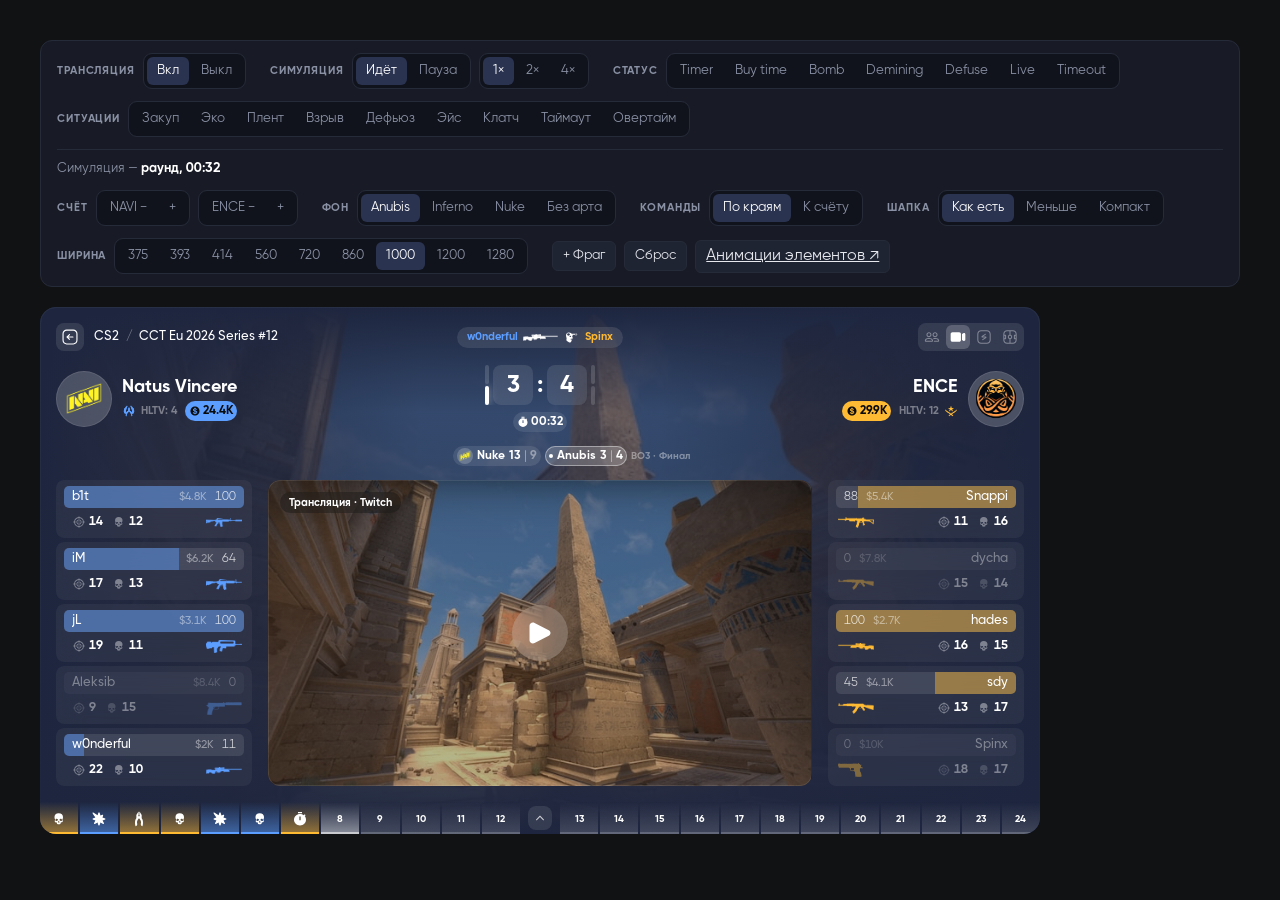
==== commit e3f0a274: "Publish animation lab and approved responsive scoreboard" ====
--- a/index.html
+++ b/index.html
@@ -5,11 +5,14 @@
   <meta name="viewport" content="width=device-width, initial-scale=1">
   <title>CS Widget / Desktop</title>
   <link rel="stylesheet" href="cs-widget.css">
+  <link rel="stylesheet" href="cs-widget-mobile.css">
   <style>
     body { margin: 0; padding: 40px; background: #111214; font-family: "Gilroy", system-ui, sans-serif; color: #e6e8ee; }
-    .demo { width: 1000px; transition: width 0.3s ease; }
+    .demo { width: 1000px; max-width: 100%; transition: width 0.3s ease; }
+    @media (max-width: 599px) { body { padding: 8px; } .demo-controls { padding: 10px; } }
 
     /* Demo controls (page chrome, not part of the widget) */
+    .demo-controls, .demo-controls * { box-sizing: border-box; }
     .demo-controls {
       display: flex; flex-wrap: wrap; gap: 12px 24px; align-items: center;
       width: max-content; max-width: 100%; margin-bottom: 20px; padding: 12px 16px;
@@ -35,6 +38,11 @@
     .demo-now b { color: #fff; font-weight: 700; }
     .demo-now .is-scenario { color: #ffba33; }
     #demo-scenarios button[aria-pressed="true"] { background: #ffba33; color: #10131b; }
+    @media (max-width: 599px) {
+      .demo-controls { width: 100%; padding: 10px; }
+      .demo-group, .demo-seg { flex-wrap: wrap; max-width: 100%; }
+      .demo-group { gap: 6px; }
+    }
   </style>
 </head>
 <body>
@@ -106,16 +114,20 @@
       <span class="demo-label">Ширина</span>
       <div class="demo-seg" role="group" aria-label="Ширина виджета">
         <button type="button" data-width="375" aria-pressed="false">375</button>
+        <button type="button" data-width="393" aria-pressed="false">393</button>
         <button type="button" data-width="414" aria-pressed="false">414</button>
+        <button type="button" data-width="560" aria-pressed="false">560</button>
         <button type="button" data-width="720" aria-pressed="false">720</button>
         <button type="button" data-width="860" aria-pressed="false">860</button>
         <button type="button" data-width="1000" aria-pressed="true">1000</button>
         <button type="button" data-width="1200" aria-pressed="false">1200</button>
+        <button type="button" data-width="1280" aria-pressed="false">1280</button>
       </div>
     </div>
     <div class="demo-group">
       <button type="button" class="demo-btn" id="demo-kill">+ Фраг</button>
       <button type="button" class="demo-btn" id="demo-reset">Сброс</button>
+      <a class="demo-btn" href="motion.html">Анимации элементов ↗</a>
     </div>
   </section>
 
@@ -135,6 +147,7 @@
           </div>
           <div class="cs-killfeed-list" id="cs-killfeed" aria-label="Килл-фид" aria-live="polite"></div>
           <div class="cs-views" role="tablist" aria-label="Что показывать">
+            <button type="button" class="cs-views__tab cs-views__tab--widget" role="tab" data-view="widget" aria-selected="false" tabindex="-1" aria-label="Без видео" title="Показать составы без видео"><span class="cs-views__icon"></span></button>
             <button type="button" class="cs-views__tab cs-views__tab--stream" role="tab" data-view="stream" aria-selected="true" aria-label="Трансляция" title="Трансляция"><span class="cs-views__icon"></span></button>
             <button type="button" class="cs-views__tab cs-views__tab--players" role="tab" data-view="players" aria-selected="false" tabindex="-1" aria-label="Составы" title="Составы"><span class="cs-views__icon"></span></button>
             <button type="button" class="cs-views__tab cs-views__tab--live" role="tab" data-view="live" aria-selected="false" tabindex="-1" aria-label="Live-статистика" title="Live-статистика"><span class="cs-views__icon"></span></button>
@@ -209,9 +222,6 @@
               <span class="cs-mapscore__live"></span>
               <p class="cs-chip-text cs-mapscore__name">Anubis</p>
               <p class="cs-chip-text">3</p><span class="cs-mapscore__separator"></span><p class="cs-chip-text">4</p>
-            </div>
-            <div class="cs-chip cs-mapscore cs-mapscore--upcoming" aria-label="Ancient: впереди">
-              <p class="cs-chip-text cs-mapscore__name">Ancient</p>
             </div>
           </div>
           <p class="cs-maps__format">BO3 · Финал</p>
@@ -356,7 +366,10 @@
         video.setAttribute('aria-label', 'Трансляция матча');
         stream.appendChild(video);
         stream.classList.add('is-playing');
-        video.play().catch(() => {
+        video.play().catch(error => {
+          // Switching to the mobile widget pauses the initial autoplay request.
+          // Keep that video so the site's media bar can resume it later.
+          if (error.name === 'AbortError') return;
           // autoplay blocked: back to the poster with the play button
           video.remove();
           stream.classList.remove('is-playing');
@@ -366,6 +379,9 @@
       start();
     })();
   </script>
+  <script src="cs-motion.js"></script>
+  <script src="cs-player-motion.js"></script>
+  <script src="cs-feed-motion.js"></script>
   <script src="cs-widget.js"></script>
   <script>
     // Demo controls → widget. Simulation API is exposed by cs-widget.js as window.csWidget
@@ -375,10 +391,9 @@
       const press = (attr, value) => document.querySelectorAll(`[${attr}]`)
         .forEach(b => b.setAttribute('aria-pressed', String(b.getAttribute(attr) === String(value))));
 
-      // Stream on/off: without it the rosters take the whole row
+      // Choose the view without changing whether the stream is available.
       document.querySelectorAll('[data-stream]').forEach(b => b.addEventListener('click', () => {
-        widget.classList.toggle('is-no-stream', b.dataset.stream !== 'on');
-        csWidget.syncVideo();
+        csWidget.setView(b.dataset.stream === 'on' ? 'stream' : 'widget');
         press('data-stream', b.dataset.stream);
       }));
 
--- a/cs-widget.css
+++ b/cs-widget.css
@@ -47,6 +47,73 @@
   --sides-cs2-t100: #ffba33;
   --opacity-dark-30: rgba(9, 10, 10, 0.3);
   --glass-blur: 12px;
+  --cs-score-gap: 4px;
+  --cs-series-gap: 2px;
+  --cs-series-won: var(--match-time-text);
+  --cs-round-height: 32px;
+  --cs-round-mobile-width: 32px;
+  --cs-round-icon-size: 16px;
+  --cs-round-padding-top: 8px;
+  --cs-round-padding-bottom: 4px;
+  --cs-round-border-width: 2px;
+  --cs-round-gap: 2px;
+  --cs-round-font-size: 10px;
+  --cs-round-line-height: 12px;
+  --cs-round-ct-fade: rgba(92, 158, 255, 0);
+  --cs-round-ct-bg: rgba(92, 158, 255, 0.5);
+  --cs-round-t-fade: rgba(255, 186, 51, 0);
+  --cs-round-t-bg: rgba(255, 186, 51, 0.5);
+  --cs-collapse-size: 24px;
+  --cs-collapse-radius: 8px;
+  --cs-collapse-icon-size: 16px;
+  --cs-collapse-focus-width: 2px;
+  --cs-collapse-focus-offset: 2px;
+  --cs-history-center-gap: 8px;
+  --cs-history-caption-gap: 12px;
+  --cs-history-overtime-padding: 16px;
+  --cs-history-caption-weight: 400;
+  --cs-loadout-height: 32px;
+  --cs-loadout-radius: 24px;
+  --cs-loadout-padding-x: 4px;
+  --cs-loadout-padding-y: 4px;
+  --cs-loadout-gap: 4px;
+  --cs-weapon-slot-size: 24px;
+  --cs-weapon-icon-height: 16px;
+  --cs-loadouts-padding: 8px;
+  --cs-loadouts-gap: 8px;
+  --cs-loadouts-expanded-padding-y: 4px;
+  --cs-players-toggle-width: 24px;
+  --cs-players-toggle-height: 32px;
+  --cs-players-toggle-radius: 8px;
+  --cs-players-toggle-icon-size: 16px;
+  /* Base-aligned chip geometry shared with Responsive / CSWidget in Figma. */
+  --cs-chip-padding-x: 4px;
+  --cs-chip-padding-y: 2px;
+  --cs-chip-gap: 2px;
+  --cs-chip-icon-size: 12px;
+  --cs-chip-radius: 48px;
+  --cs-chip-font-size: 12px;
+  --cs-chip-line-height: 16px;
+  --cs-chip-font-family: "Gilroy", sans-serif;
+  --cs-chip-font-weight: 700;
+  --cs-map-bg: rgba(255, 255, 255, 0.1);
+  --cs-map-bg-live: rgba(255, 255, 255, 0.2);
+  --cs-map-text: #ffffff;
+  --cs-map-text-muted: rgba(255, 255, 255, 0.4);
+  --cs-map-divider: rgba(255, 255, 255, 0.4);
+  --cs-map-live-border: rgba(255, 255, 255, 0.4);
+  --cs-map-winner-bg: rgba(255, 255, 255, 0.2);
+  --cs-map-gap: 4px;
+  --cs-map-padding-x: 4px;
+  --cs-map-winner-size: 16px;
+  --cs-map-live-dot-size: 4px;
+  --cs-map-separator-height: 12px;
+  --cs-series-comment-text: rgba(255, 255, 255, 0.4);
+  --cs-series-comment-text-compact: #ffffff;
+  --cs-series-comment-font-size: 10px;
+  --cs-series-comment-line-height: 12px;
+  --cs-series-comment-font-family: "Gilroy", sans-serif;
+  --cs-series-comment-font-weight: 700;
 }
 
 /* Background blur for every semi-transparent white surface */
@@ -125,11 +192,11 @@
   --hd-meta-lh: 14px;
   --hd-rank: 14px;
   --hd-center-gap: 7px;
-  --hd-score-box: 35px;
-  --hd-score-radius: 7px;
-  --hd-score-font: 23px;
-  --hd-score-lh: 28px;
-  --hd-series-w: 5px;
+  --hd-score-box: 40px;
+  --hd-score-radius: 8px;
+  --hd-score-font: 24px;
+  --hd-score-lh: 32px;
+  --hd-series-w: 4px;
   --hd-status-icon: 17px;
 }
 .cs-widget[data-head="m"] {
@@ -159,8 +226,8 @@
   --hd-meta-lh: 12px;
   --hd-rank: 12px;
   --hd-center-gap: 5px;
-  --hd-score-box: 30px;
-  --hd-score-radius: 6px;
+  --hd-score-box: 32px;
+  --hd-score-radius: 8px;
   --hd-score-font: 20px;
   --hd-score-lh: 24px;
   --hd-series-w: 4px;
@@ -195,10 +262,10 @@
   --hd-rank: 11px;
   --hd-center-gap: 8px;
   --hd-score-box: 24px;
-  --hd-score-radius: 5px;
+  --hd-score-radius: 4px;
   --hd-score-font: 16px;
   --hd-score-lh: 20px;
-  --hd-series-w: 3px;
+  --hd-series-w: 4px;
   --hd-status-icon: 13px;
 }
 .cs-widget[data-head="s"] .cs-center { flex-direction: row; }
@@ -338,6 +405,8 @@
   mask: var(--icon) center / contain no-repeat;
 }
 .cs-views__tab--stream { --icon: url("assets/icon-videocam.svg"); }
+.cs-views__tab--widget { --icon: url("assets/icon-users.svg"); }
+.cs-views__tab--widget[aria-selected="true"] { --icon: url("assets/icon-users-fill.svg"); }
 .cs-views__tab--live { --icon: url("assets/icon-live-stat.svg"); }
 .cs-views__tab--center { --icon: url("assets/icon-match-center.svg"); }
 .cs-views__tab--players { display: none; --icon: url("assets/icon-users.svg"); } /* mobile only */
@@ -347,12 +416,12 @@
 
 /* CS Desktop / Money: the team's money, in the HLTV row (sum of the players' money) */
 .cs-money {
-  gap: 3px;
+  gap: var(--cs-chip-gap);
 }
 .cs-money--ct { background: var(--cyberwidget-sidect); }
 .cs-money--t { background: var(--cyberwidget-sidet); }
 .cs-money .cs-chip-text { color: var(--text-additional400); }
-.cs-money__icon { display: block; flex-shrink: 0; width: var(--hd-chip-icon); height: var(--hd-chip-icon); }
+.cs-money__icon { display: block; flex-shrink: 0; width: var(--cs-chip-icon-size); height: var(--cs-chip-icon-size); }
 
 /* Killfeed list: horizontal row in the middle of the top row, newest on the right,
    oldest dissolves on the left after LIFE ms (see script in index.html) */
@@ -492,13 +561,13 @@
 }
 /* the money chip here is sized to the HLTV line */
 .cs-team__meta .cs-money {
-  height: calc(var(--hd-meta-lh) + 4px);
+  height: calc(var(--cs-chip-line-height) + 2 * var(--cs-chip-padding-y));
   margin: 0 3px;
-  padding: 0 6px;
-  border-radius: calc((var(--hd-meta-lh) + 4px) / 2);
-}
-.cs-team__meta .cs-money .cs-chip-text { font-size: var(--hd-meta-font); line-height: var(--hd-meta-lh); }
-.cs-team__meta .cs-money__icon { width: calc(var(--hd-meta-lh) - 3px); height: calc(var(--hd-meta-lh) - 3px); }
+  padding: 0 var(--cs-chip-padding-x);
+  border-radius: var(--cs-chip-radius);
+}
+.cs-team__meta .cs-money .cs-chip-text { font: var(--cs-chip-font-weight) var(--cs-chip-font-size)/var(--cs-chip-line-height) var(--cs-chip-font-family); }
+.cs-team__meta .cs-money__icon { width: var(--cs-chip-icon-size); height: var(--cs-chip-icon-size); }
 .cs-team__rank { display: block; flex-shrink: 0; width: var(--hd-rank); height: var(--hd-rank); }
 .cs-team__hltv {
   flex-shrink: 0;
@@ -521,7 +590,7 @@
 .cs-score {
   display: flex;
   flex-shrink: 0;
-  gap: 5px;
+  gap: var(--cs-score-gap);
   align-items: center;
   overflow: hidden;
 }
@@ -554,89 +623,97 @@
   display: flex;
   flex-direction: column-reverse;
   flex-shrink: 0;
-  gap: 3px;
+  gap: var(--cs-series-gap);
   height: var(--hd-score-box);
 }
-.cs-series--left { margin-right: 2px; }
-.cs-series--right { margin-left: 2px; }
 .cs-series__pip {
   flex: 1 0 0;
   width: var(--hd-series-w);
-  border-radius: 3px;
+  border-radius: 4px;
   background: var(--opacity-light-15);
 }
 .cs-series__pip--won {
-  background: var(--match-time-text);
-  box-shadow: 0 0 7px rgba(255, 255, 255, 0.5);
+  background: var(--cs-series-won);
+  box-shadow: 0 0 8px rgba(255, 255, 255, 0.5);
 }
 
 /* CS Desktop / Status */
 .cs-status {
-  gap: 4px;
-}
-.cs-status__icon { display: block; flex-shrink: 0; width: var(--hd-status-icon); height: var(--hd-status-icon); }
+  gap: var(--cs-chip-gap);
+  height: calc(var(--cs-chip-line-height) + 2 * var(--cs-chip-padding-y));
+  padding: 0 var(--cs-chip-padding-x);
+  border-radius: var(--cs-chip-radius);
+}
+.cs-status .cs-chip-text { font: var(--cs-chip-font-weight) var(--cs-chip-font-size)/var(--cs-chip-line-height) var(--cs-chip-font-family); }
+.cs-status__icon { display: block; flex-shrink: 0; width: var(--cs-chip-icon-size); height: var(--cs-chip-icon-size); }
 
 /* Maps: chips stay centered, the series label sits quietly to the right */
 .cs-maps {
   display: grid;
   grid-template-columns: minmax(0, 1fr) auto minmax(0, 1fr);
-  gap: 10px;
+  gap: var(--cs-map-gap);
   align-items: center;
   width: 100%;
 }
 .cs-maps__scores {
   grid-column: 2;
   display: flex;
-  gap: 5px;
+  gap: var(--cs-map-gap);
   align-items: center;
 }
 .cs-maps__format {
   grid-column: 3;
   justify-self: start;
-  font-weight: 700;
-  font-size: 10px;
-  line-height: 14px;
+  font: var(--cs-series-comment-font-weight) var(--cs-series-comment-font-size)/var(--cs-series-comment-line-height) var(--cs-series-comment-font-family);
   white-space: nowrap;
-  color: var(--opacity-light-40);
+  color: var(--cs-series-comment-text);
 }
 
 /* CS Desktop / Map score: map name + score, winner logo, live indicator */
 .cs-mapscore {
-  gap: 5px;
-}
-.cs-mapscore__name { margin-right: 2px; }
+  gap: var(--cs-map-gap);
+  height: calc(var(--cs-chip-line-height) + 2 * var(--cs-chip-padding-y));
+  padding: 0 var(--cs-map-padding-x);
+  border-radius: var(--cs-chip-radius);
+  background: var(--cs-map-bg);
+}
+.cs-mapscore .cs-chip-text {
+  font: var(--cs-chip-font-weight) var(--cs-chip-font-size)/var(--cs-chip-line-height) var(--cs-chip-font-family);
+  color: var(--cs-map-text);
+}
+.cs-mapscore__name { margin-right: 0; }
 .cs-mapscore__separator {
   flex-shrink: 0;
   width: 1px;
-  height: calc(var(--hd-chip-lh) - 3px);
+  height: var(--cs-map-separator-height);
   border-radius: 1px;
-  background: var(--opacity-light-40);
-}
-.cs-mapscore__lose { color: var(--opacity-light-40); }
-
-.cs-mapscore--played { padding-left: 3px; }
+  background: var(--cs-map-divider);
+}
+.cs-mapscore .cs-mapscore__lose { color: var(--cs-map-text-muted); }
+
+.cs-mapscore--played { padding-left: var(--cs-map-padding-x); }
 .cs-mapscore__winner {
   display: grid;
   flex-shrink: 0;
   place-items: center;
-  width: calc(var(--hd-chip-h) - 5px);
-  height: calc(var(--hd-chip-h) - 5px);
+  width: var(--cs-map-winner-size);
+  height: var(--cs-map-winner-size);
   overflow: hidden;
   border-radius: 50%;
-  background: var(--team-bg);
-}
-.cs-mapscore__winner img { display: block; width: 75%; height: 75%; object-fit: contain; }
+  background: var(--cs-map-winner-bg);
+}
+.cs-mapscore__winner img { display: block; width: var(--cs-chip-icon-size); height: var(--cs-chip-icon-size); object-fit: contain; }
 
 .cs-mapscore--live {
-  background: var(--team-bg);
-  box-shadow: inset 0 0 0 1px var(--opacity-light-40);
+  background: var(--cs-map-bg-live);
+  box-shadow: inset 0 0 0 1px var(--cs-map-live-border);
 }
 .cs-mapscore__live {
   flex-shrink: 0;
-  width: 5px;
-  height: 5px;
+  width: var(--cs-map-live-dot-size);
+  height: var(--cs-map-live-dot-size);
   border-radius: 50%;
-  background: var(--match-time-text);
+  background: var(--cs-map-text);
   animation: cs-live-blink 1.2s ease-in-out infinite;
 }
 @keyframes cs-live-blink {
@@ -646,17 +723,17 @@
   .cs-mapscore__live { animation: none; }
 }
 
-.cs-mapscore--upcoming .cs-chip-text { color: var(--opacity-light-40); }
-
-/* Rosters + stream: roster | stream 16:9 | roster. Rows stretch to the stream height */
+
+/* Desktop: keep media between the rosters and cap its size on wide screens. */
 .cs-rosters {
   display: grid;
-  grid-template-columns: minmax(0, 1fr) 50% minmax(0, 1fr);
+  grid-template-columns: minmax(0, 1fr) clamp(408px, calc(100% - 392px), 544px) minmax(0, 1fr);
   gap: 16px;
   align-items: stretch;
   width: 100%;
 }
 .cs-roster {
+  container: cs-roster / inline-size;
   display: flex;
   flex-direction: column;
   gap: 4px;
@@ -664,26 +741,37 @@
 }
 .cs-roster .cs-player { flex: 1 0 auto; }
 
-/* No stream: rosters take the whole row, as in the original Figma layout */
-/* The stream never gets narrower than at 860 (414px): below that the rosters give up the width,
-   and their plates drop the grenades to keep K/D + weapon */
-.cs-rosters { grid-template-columns: minmax(0, 1fr) max(50%, 414px) minmax(0, 1fr); }
-
-.cs-widget.is-no-stream .cs-stream { display: none; }
-.cs-widget.is-no-stream .cs-rosters { grid-template-columns: minmax(0, 1fr) minmax(0, 1fr); }
+/* Media visibility is a viewing choice, separate from stream availability. */
+.cs-widget.is-no-stream .cs-stream, .cs-widget.is-media-hidden .cs-stream { display: none; }
+.cs-widget.is-no-stream .cs-rosters, .cs-widget.is-media-hidden .cs-rosters { grid-template-columns: minmax(0, 1fr) minmax(0, 1fr); }
 
 /* Stream */
-/* At least 16:9; stretches to the rosters' height when they are taller (the video crops via object-fit) */
+/* Keep the height stable: crop horizontally from 16:9 to 4:3, then stop. */
 .cs-stream {
   position: relative;
-  align-self: stretch;
+  align-self: center;
   width: 100%;
-  aspect-ratio: 16 / 9;
+  height: 306px;
+  min-height: 0;
+  aspect-ratio: 4 / 3;
+  max-height: 306px;
   overflow: hidden;
   border-radius: 12px;
   background:
     linear-gradient(var(--opacity-dark-30), var(--opacity-dark-30)),
     url("assets/bg-map.png") center / cover no-repeat;
+}
+/* Below 800px the two side columns would be narrower than 164px each.
+   Show the selected media or both rosters, never all three at once.
+   The direct-child check excludes mobile, whose media lives outside the widget. */
+@container cs-widget (width < 800px) {
+  .cs-widget:not(.is-no-stream):not(.is-media-hidden) .cs-rosters:has(> .cs-stream) {
+    grid-template-columns: minmax(0, 1fr);
+  }
+  .cs-widget:not(.is-no-stream):not(.is-media-hidden) .cs-rosters:has(> .cs-stream) > .cs-roster {
+    display: none;
+  }
+  .cs-rosters > .cs-stream { max-width: 544px; justify-self: center; }
 }
 .cs-stream__video {
   position: absolute;
@@ -877,7 +965,7 @@
 .cs-player__weapon {
   display: block;
   flex-shrink: 0;
-  width: 36px;
+  width: var(--weapon-width, 36px);
   height: 14px;
   -webkit-mask: var(--weapon) right center / contain no-repeat;
   mask: var(--weapon) right center / contain no-repeat;
@@ -950,40 +1038,23 @@
 .cs-player__kd-icon--kills { --icon: url("assets/icon-kills.svg"); }
 .cs-player__kd-icon--deaths { --icon: url("assets/round-elimination.svg"); margin-left: 6px; }
 
-/* Narrow widget with the stream on (560–859): the plates are ~120px wide, so their content
-   shrinks — smaller type, icons, weapon and paddings — and the grenades are dropped */
-@container cs-widget (min-width: 560px) and (max-width: 859px) {
-  .cs-widget:not(.is-no-stream) {
-    .cs-player { padding: 4px 6px; }
-    .cs-player__main { gap: 3px; }
-    .cs-player__hp { gap: 4px; height: 18px; padding: 0 6px; border-radius: 4px; }
-    .cs-player__name { font-size: 11px; line-height: 14px; }
-    .cs-player__hp-value { font-size: 10px; line-height: 14px; }
-    .cs-player__money { font-size: 10px; line-height: 14px; }
-    .cs-player__money-full { display: none; }
-    .cs-player__money-short { display: inline; }
-    .cs-player__stats { gap: 4px; height: 16px; padding: 0 0 0 6px; }
-    .cs-player--right .cs-player__stats { padding: 0 6px 0 0; }
-    .cs-player__kd { gap: 2px; font-size: 10px; line-height: 12px; }
-    .cs-player__kd-icon { width: 11px; height: 11px; }
-    .cs-player__kd-icon--deaths { margin-left: 4px; }
-    .cs-player__weapon { width: 28px; height: 11px; }
-    .cs-player__utility { display: none; }
-    .cs-player__action { column-gap: 3px; height: 16px; padding: 0 6px; grid-template-rows: 11px 2px; }
-    .cs-player__action-icon { width: 11px; height: 11px; }
-    .cs-player__action-label { font-size: 10px; line-height: 12px; }
-    .cs-player__action-time { font-size: 10px; line-height: 12px; }
-    .cs-player__action-bar { height: 2px; }
-    .cs-player__badge { font-size: 10px; line-height: 12px; }
-    .cs-player__badge::before { width: 10px; height: 10px; }
-  }
+/* Use actual card space: prioritise nickname, HP and K/D over equipment.
+   Mobile's app composition explicitly restores its complete equipment row. */
+@container cs-roster (width < 220px) {
+  .cs-player__utility { display: none; }
+  .cs-player__money-full { display: none; }
+  .cs-player__money-short { display: inline; }
+}
+@container cs-roster (width < 160px) {
+  .cs-player__weapon { display: none; }
+  .cs-player__money { display: none; }
 }
 
 /* ---------- Rounds (Timeline_components) ---------- */
 .cs-rounds {
   display: flex;
   flex-shrink: 0;
-  gap: 2px;
+  gap: var(--cs-history-center-gap);
   align-items: center;
   width: 100%;
   overflow: visible; /* the overtime caption sits above the strip */
@@ -996,30 +1067,30 @@
   align-items: center;
   justify-content: center;
   min-width: 1px;
-  height: 32px;
-  padding: 8px 0 4px;
-  overflow: hidden;
-  border-bottom: 3px solid var(--opacity-light-30);
+  height: var(--cs-round-height);
+  padding: var(--cs-round-padding-top) 0 var(--cs-round-padding-bottom);
+  overflow: hidden;
+  border-bottom: var(--cs-round-border-width) solid var(--opacity-light-30);
   background: linear-gradient(180deg, var(--opacity-light-0), var(--opacity-light-15));
 }
 .cs-round--t {
   border-bottom-color: var(--sides-cs2-t100);
-  background: linear-gradient(180deg, rgba(255, 186, 51, 0), rgba(255, 186, 51, 0.5));
+  background: linear-gradient(180deg, var(--cs-round-t-fade), var(--cs-round-t-bg));
 }
 .cs-round--ct {
   border-bottom-color: var(--sides-cs2-ct100);
-  background: linear-gradient(180deg, rgba(92, 158, 255, 0), rgba(92, 158, 255, 0.5));
+  background: linear-gradient(180deg, var(--cs-round-ct-fade), var(--cs-round-ct-bg));
 }
 .cs-round--ongoing {
   border-bottom-color: var(--opacity-light-75);
   background: linear-gradient(180deg, var(--opacity-light-0), var(--opacity-light-45));
 }
-.cs-round__icon { display: block; flex-shrink: 0; width: 16px; height: 16px; }
+.cs-round__icon { display: block; flex-shrink: 0; width: var(--cs-round-icon-size); height: var(--cs-round-icon-size); }
 .cs-round__number {
   width: 100%;
   font-weight: 700;
-  font-size: 10px;
-  line-height: 12px;
+  font-size: var(--cs-round-font-size);
+  line-height: var(--cs-round-line-height);
   text-align: center;
   color: var(--text-primary);
 }
@@ -1028,24 +1099,22 @@
 .cs-rounds__half {
   display: flex;
   flex: 1 1 0;
-  gap: 2px;
+  gap: var(--cs-round-gap);
   align-items: center;
   min-width: 0;
 }
 
-/* Overtime: caption above the collapse button with the score before this OT.
-   The strip grows a top padding for it: 10px of air above the caption, 10px down to the cells
-   (the button is 3px lower than the cells' top, hence the 13px margin) */
-.cs-rounds.is-overtime { padding-top: 16px; }
+/* Overtime: the caption stays above the centered button without changing half widths. */
+.cs-rounds.is-overtime { padding-top: var(--cs-history-overtime-padding); }
 .cs-collapse-wrap { position: relative; display: flex; flex-shrink: 0; }
 .cs-collapse__caption {
   position: absolute;
-  bottom: calc(100% + 13px); /* not margin: `.cs-widget p { margin: 0 }` outranks it */
+  bottom: calc(100% + var(--cs-history-caption-gap));
   left: 50%;
   transform: translateX(-50%);
-  font-weight: 500;
-  font-size: 10px;
-  line-height: 12px;
+  font-weight: var(--cs-history-caption-weight);
+  font-size: var(--cs-round-font-size);
+  line-height: var(--cs-round-line-height);
   white-space: nowrap;
   color: var(--opacity-light-40);
   pointer-events: none;
@@ -1061,11 +1130,11 @@
   display: grid;
   flex-shrink: 0;
   place-items: center;
-  width: 26px;
-  height: 26px;
+  width: var(--cs-collapse-size);
+  height: var(--cs-collapse-size);
   padding: 0;
   border: 0;
-  border-radius: 6px;
+  border-radius: var(--cs-collapse-radius);
   background: var(--match-time-bgscore);
   cursor: pointer;
   -webkit-backdrop-filter: blur(var(--glass-blur));
@@ -1073,18 +1142,19 @@
   transition: background 0.2s;
 }
 .cs-collapse:hover { background: var(--team-bg); }
-.cs-collapse:focus-visible { outline: 2px solid var(--match-time-text); outline-offset: 2px; }
+.cs-collapse:focus-visible { outline: var(--cs-collapse-focus-width) solid var(--match-time-text); outline-offset: var(--cs-collapse-focus-offset); }
 .cs-collapse__icon {
   display: block;
-  width: 18px;
-  height: 18px;
+  width: var(--cs-collapse-icon-size);
+  height: var(--cs-collapse-icon-size);
   background: var(--opacity-light-75);
   -webkit-mask: url("assets/icon-chevron-up.svg") center / contain no-repeat;
   mask: url("assets/icon-chevron-up.svg") center / contain no-repeat;
-  transition: transform 0.3s ease;
-}
-.cs-widget.is-collapsed .cs-collapse__icon { transform: rotate(180deg); }
-.cs-rounds .cs-collapse { margin: 0 6px; } /* set apart from the round cells */
+  transition-property: transform;
+  transition-duration: 0.3s;
+  transition-timing-function: ease;
+}
+.cs-collapse[aria-expanded="false"] .cs-collapse__icon { transform: rotate(180deg); }
 
 /* Navy veil over the art, same in expanded and collapsed states: mutes the whole picture
    and runs into solid navy at the bottom */
@@ -1130,12 +1200,12 @@
 .cs-player--left { --side-rgb: 92, 158, 255; }
 .cs-player--right { --side-rgb: 255, 186, 51; }
 .cs-player.is-highlight {
-  background: rgba(var(--side-rgb), 0.14);
-  box-shadow: inset 0 0 0 1px rgba(var(--side-rgb), 0.9), 0 0 18px rgba(var(--side-rgb), 0.35);
+  background: rgba(var(--side-rgb), var(--cs-player-highlight-alpha, 0.14));
+  box-shadow: inset 0 0 0 var(--cs-player-highlight-width, 1px) rgba(var(--side-rgb), 0.9), 0 0 var(--cs-player-highlight-blur, 18px) rgba(var(--side-rgb), 0.35);
   animation: cs-highlight 1.6s ease-in-out infinite;
 }
 @keyframes cs-highlight {
-  50% { box-shadow: inset 0 0 0 1px rgba(var(--side-rgb), 0.5), 0 0 8px rgba(var(--side-rgb), 0.15); }
+  50% { box-shadow: inset 0 0 0 var(--cs-player-highlight-width, 1px) rgba(var(--side-rgb), 0.5), 0 0 8px rgba(var(--side-rgb), 0.15); }
 }
 .cs-player.is-highlight.is-hit { animation: cs-hit 0.45s ease-out; }
 
@@ -1338,124 +1408,17 @@
   40%, 60% { transform: translate(5px, -2px); }
 }
 
-.cs-round.is-new { animation: cs-round-in 0.5s ease-out; }
-@keyframes cs-round-in { from { opacity: 0; transform: scaleY(0.4); } }
+.cs-round.is-new { animation-name: cs-round-in; animation-duration: 0.5s; animation-timing-function: ease-out; }
+@keyframes cs-round-in {
+  from { opacity: 0; transform: scaleY(0.4); }
+  to { opacity: 1; transform: scaleY(1); }
+}
 
 @media (prefers-reduced-motion: reduce) {
   .cs-player.is-hit, .cs-player.is-highlight, .cs-player__badge, .cs-player__action, .cs-round.is-new, .cs-widget.is-shake,
   .cs-player__weapon.is-bought, .cs-player__nade.is-new { animation: none; }
   .cs-player__hp-fill, .cs-score__value, .cs-money { transition: none; }
-}
-
-/* ---------- Mobile (widget < 560px): the app layout with all the desktop fields ----------
-   The scoreboard is always visible. Under it one slot shows the stream, the rosters or a stats widget:
-   the view tabs get a 4th tab, "Составы" (.is-m-players, set by cs-widget.js).
-   Without a stream the rosters are always there. The round strip is a plain scrollable ribbon */
-@container cs-widget (max-width: 559px) {
-  /* smaller header than on desktop; "Компакт" (data-head="s") still goes further */
-  .cs-widget,
-  .cs-widget[data-head="m"] {
-    --hd-gap: 10px;
-    --hd-chip-h: 19px;
-    --hd-chip-px: 8px;
-    --hd-chip-font: 10px;
-    --hd-chip-lh: 12px;
-    --hd-chip-icon: 11px;
-    --hd-feed-h: 24px;
-    --hd-feed-weapon-w: 31px;
-    --hd-feed-weapon-h: 12px;
-    --hd-feed-icon: 12px;
-    --hd-feed-headshot: 15px;
-    --hd-btn: 26px;
-    --hd-btn-icon: 16px;
-    --hd-main-gap: 8px;
-    --hd-logo: 40px;
-    --hd-logo-img: 28px;
-    --hd-info-gap: 2px;
-    --hd-name: 14px;
-    --hd-name-lh: 17px;
-    --hd-meta-font: 10px;
-    --hd-meta-lh: 12px;
-    --hd-rank: 11px;
-    --hd-center-gap: 6px;
-    --hd-score-box: 30px;
-    --hd-score-radius: 6px;
-    --hd-score-font: 20px;
-    --hd-score-lh: 24px;
-    --hd-series-w: 4px;
-    --hd-status-icon: 15px;
-  }
-  .cs-content { padding: 12px; }
-
-  /* Top: back | feed | view tabs. No breadcrumbs; only the newest feed entry */
-  .cs-top { grid-template-columns: auto minmax(0, 1fr) auto; gap: 8px; }
-  .cs-crumbs { display: none; }
-  .cs-killfeed-list { padding: 0; }
-  .cs-killfeed-list > .cs-killfeed:not(:last-child) { display: none; }
-  .cs-views__tab--players { display: grid; }
-
-  /* Teams as in the app: logo at the edge, name and the rank + HLTV + money row under it */
-  .cs-main { align-items: flex-start; }
-  .cs-team,
-  .cs-widget.is-teams-inner .cs-team { flex-direction: column; align-items: flex-start; gap: 6px; }
-  .cs-team--right,
-  .cs-widget.is-teams-inner .cs-team--right { flex-direction: column-reverse; align-items: flex-end; }
-  /* the name may run past the logo column into the free space under the score */
-  .cs-team__info { flex: none; width: max-content; max-width: calc(50cqw - 52px); }
-  .cs-widget.is-teams-inner .cs-team--left .cs-team__info { align-items: flex-start; }
-  .cs-widget.is-teams-inner .cs-team--left .cs-team__name { text-align: left; }
-  .cs-widget.is-teams-inner .cs-team--right .cs-team__info { align-items: flex-end; }
-  .cs-widget.is-teams-inner .cs-team__meta { flex-direction: row; }
-  .cs-team__meta { gap: 4px; }
-  .cs-team__meta .cs-money { margin: 0 0 0 2px; }
-  .cs-team--right .cs-team__meta .cs-money { margin: 0 2px 0 0; }
-
-  /* Maps: chips, the series label under them */
-  .cs-maps { display: flex; flex-direction: column; gap: 6px; }
-
-  /* Stream / stats widget or rosters in the slot under the scoreboard */
-  .cs-rosters { grid-template-columns: minmax(0, 1fr) minmax(0, 1fr); gap: 6px; }
-  .cs-roster { gap: 3px; }
-  .cs-stream { grid-column: 1 / -1; }
-  .cs-widget:not(.is-no-stream) .cs-roster { display: none; }
-  .cs-widget.is-m-players .cs-stream { display: none; }
-  .cs-widget.is-m-players .cs-roster { display: flex; }
-
-  /* Compact plates (as at 560–859), but the grenades stay: the plates are ~165px here */
-  .cs-widget {
-    .cs-player { padding: 4px 6px; border-radius: 6px; }
-    .cs-player__main { gap: 3px; }
-    .cs-player__hp { gap: 4px; height: 18px; padding: 0 6px; border-radius: 4px; }
-    .cs-player__name { font-size: 11px; line-height: 14px; }
-    .cs-player__hp-value { font-size: 10px; line-height: 14px; }
-    .cs-player__money { font-size: 10px; line-height: 14px; }
-    .cs-player__stats { gap: 4px; height: 16px; padding: 0 0 0 6px; }
-    .cs-player--right .cs-player__stats { padding: 0 6px 0 0; }
-    .cs-player__kd { gap: 2px; font-size: 10px; line-height: 12px; }
-    .cs-player__kd-icon { width: 11px; height: 11px; }
-    .cs-player__kd-icon--deaths { margin-left: 4px; }
-    .cs-player__weapon { height: 11px; }
-    .cs-player__utility { display: flex; gap: 3px; padding: 0; }
-    .cs-player__nade { height: 11px; }
-    .cs-player__action { column-gap: 3px; height: 16px; padding: 0 6px; grid-template-rows: 11px 2px; }
-    .cs-player__action-icon { width: 11px; height: 11px; }
-    .cs-player__action-label { font-size: 10px; line-height: 12px; }
-    .cs-player__action-time { font-size: 10px; line-height: 12px; }
-    .cs-player__action-bar { height: 2px; }
-    .cs-player__badge { font-size: 10px; line-height: 12px; }
-    .cs-player__badge::before { width: 10px; height: 10px; }
-  }
-
-  /* Round strip: every round in a row, scrolled sideways; a small gap marks each side switch */
-  .cs-rounds,
-  .cs-rounds.is-overtime {
-    gap: 2px;
-    padding-top: 0;
-    overflow-x: auto;
-    scrollbar-width: none;
-    overscroll-behavior-x: contain;
-  }
-  .cs-rounds::-webkit-scrollbar { display: none; }
-  .cs-rounds .cs-round { flex: 0 0 28px; }
-  .cs-rounds .cs-round.is-switch { margin-left: 6px; }
-}
+  .cs-collapse, .cs-collapse__icon { transition: none; }
+  .cs-score__value.is-bump, .cs-money.is-bump { transform: none; }
+}
+
--- a/cs-widget-mobile.css
+++ b/cs-widget-mobile.css
@@ -0,0 +1,192 @@
+/* Mobile composition. The site's media bar belongs outside the widget. */
+.cs-shell, .cs-shell * { box-sizing: border-box; }
+.cs-shell { width: 100%; min-width: 0; container: cs-widget / inline-size; }
+.cs-loadouts, .cs-compact, .cs-site-navigation, .cs-site-bar, .cs-mobile-media { display: none; }
+
+/* Follow the site's mobile viewport, as well as narrow desktop columns. */
+@media (max-width: 767px) {
+  .cs-shell { --cs-site-mobile: 1; }
+}
+@container cs-widget (max-width: 559px) or style(--cs-site-mobile: 1) {
+  .cs-widget, .cs-widget[data-head] {
+    --cs-widget-padding: 8px; --cs-widget-gap: 8px; --cs-widget-radius: 16px;
+    --cs-header-gap: 4px; --cs-header-column-gap: 8px; --cs-rosters-gap: 12px; --cs-roster-gap: 4px;
+    --cs-compact-height: 32px; --cs-compact-padding-x: 12px; --cs-compact-padding-y: 4px;
+    --cs-compact-gap: 4px; --cs-compact-radius: 16px; --cs-compact-logo-size: 24px; --cs-compact-logo-padding: 4px;
+    --cs-compact-score-padding: 2px; --cs-compact-score-radius: 4px; --cs-compact-score-height: 24px;
+    --cs-compact-bg: var(--match-time-bgscore); --cs-compact-border: var(--cyberwidget-borderglassstart); --cs-compact-score-bg: var(--team-bg);
+    --cs-type-compact-name-font-family: Gilroy, sans-serif; --cs-type-compact-name-font-size: 10px; --cs-type-compact-name-line-height: 12px; --cs-type-compact-name-font-style: 700;
+    --cs-type-compact-score-font-family: Gilroy, sans-serif; --cs-type-compact-score-font-size: 14px; --cs-type-compact-score-line-height: 18px; --cs-type-compact-score-font-style: 700;
+    --cs-feed-bg: var(--match-time-bgscore); --cs-feed-text: var(--match-time-text);
+    --cs-feed-ct: var(--cyberwidget-sidect); --cs-feed-t: var(--cyberwidget-sidet);
+    --cs-feed-border-mask: rgba(255, 255, 255, .45);
+    --cs-feed-gap: 2px; --cs-feed-weapon-width: 24px; --cs-feed-weapon-height: 12px; --cs-feed-icon-size: 12px;
+    --hd-chip-h: 16px; --hd-chip-px: 6px; --hd-chip-font: 10px; --hd-chip-lh: 12px;
+    --hd-feed-h: 16px; --hd-feed-weapon-w: 24px; --hd-feed-weapon-h: 10px;
+    --hd-feed-icon: 10px; --hd-feed-headshot: 12px; --hd-status-icon: 10px;
+    --hd-logo: 32px; --hd-logo-img: 24px; --hd-name: 12px; --hd-name-lh: 16px;
+    --hd-score-box: 24px; --hd-score-font: 18px; --hd-score-lh: 24px; --hd-score-radius: 4px;
+    --hd-meta-font: 10px; --hd-meta-lh: 12px;
+    --cs-chip-font-size: 10px; --cs-chip-line-height: 12px;
+    --cs-player-padding: 4px; --cs-player-radius: 8px; --cs-player-gap: 4px;
+    --cs-player-hp-height: 24px; --cs-player-hp-radius: 4px; --cs-player-hp-padding: 4px; --cs-player-hp-gap: 2px;
+    --cs-player-stats-height: 16px; --cs-player-stats-padding: 2px; --cs-player-stats-gap: 4px; --cs-player-kd-gap: 2px;
+    --cs-player-icon-size: 12px; --cs-player-weapon-width: 32px; --cs-player-weapon-height: 16px;
+    --cs-player-grenade-size: 8px; --cs-player-grenade-gap: 2px; --cs-player-action-gap: 2px;
+    --cs-player-progress-height: 2px; --cs-player-progress-radius: 2px;
+    --cs-player-highlight-width: 2px; --cs-player-highlight-blur: 16px; --cs-player-highlight-alpha: .15;
+    --cs-type-player-name-font-size: 12px; --cs-type-player-name-line-height: 16px; --cs-type-player-name-font-style: 700;
+    --cs-type-player-meta-font-size: 10px; --cs-type-player-meta-line-height: 12px; --cs-type-player-meta-font-style: 400;
+    --cs-type-player-stat-font-size: 10px; --cs-type-player-stat-line-height: 12px; --cs-type-player-stat-font-style: 700;
+    container-type: normal;
+    min-width: 0;
+    border-radius: var(--cs-widget-radius);
+  }
+  .cs-content {
+    display: grid;
+    grid-template-columns: 20px minmax(0, 1fr) auto minmax(0, 1fr) 20px;
+    grid-template-rows: 16px 48px 18px 16px 12px;
+    gap: var(--cs-header-gap) var(--cs-header-column-gap);
+    padding: var(--cs-widget-padding);
+    align-items: center;
+    overflow: visible;
+  }
+  .cs-top, .cs-main, .cs-team, .cs-team__info, .cs-team__meta, .cs-center, .cs-maps,
+  .cs-widget.is-teams-inner .cs-team, .cs-widget.is-teams-inner .cs-team__meta { display: contents; }
+  .cs-nav, .cs-views, .cs-series { display: none; }
+  .cs-killfeed-list { grid-column: 1 / -1; grid-row: 1; justify-self: center; padding: 0; max-width: calc(100% - 112px); }
+  .cs-killfeed-list > .cs-killfeed:not(:last-child) { display: none; }
+  .cs-killfeed { gap: var(--cs-feed-gap); padding: 0 var(--cs-chip-padding-x); min-width: 0; max-width: 100%; flex-shrink: 1; background: var(--cs-feed-bg); border-radius: var(--cs-chip-radius); }
+  .cs-killfeed .cs-chip-text { flex-shrink: 1; min-width: 0; overflow: hidden; text-overflow: ellipsis; }
+  .cs-killfeed__name--ct { color: var(--cs-feed-ct); }
+  .cs-killfeed__name--t { color: var(--cs-feed-t); }
+  .cs-killfeed--event .cs-chip-text { color: var(--cs-feed-text); }
+  .cs-killfeed__weapon { width: var(--cs-feed-weapon-width); height: var(--cs-feed-weapon-height); background: var(--cs-feed-text); }
+  .cs-killfeed__weapon--nade { width: var(--cs-feed-weapon-height); }
+  .cs-killfeed__headshot, .cs-killfeed__event-icon { width: var(--cs-feed-icon-size); height: var(--cs-feed-icon-size); }
+  .cs-killfeed--ct, .cs-killfeed--t { box-shadow: none; }
+  .cs-killfeed--ct::after, .cs-killfeed--t::after { content: ''; position: absolute; inset: 0; border: 1px solid var(--cs-feed-ct); border-radius: inherit; mask: linear-gradient(var(--cs-feed-border-mask), var(--cs-feed-border-mask)); pointer-events: none; }
+  .cs-killfeed--t::after { border-color: var(--cs-feed-t); }
+  .cs-team__meta .cs-money { grid-row: 1; height: calc(var(--cs-chip-line-height) + 2 * var(--cs-chip-padding-y)); margin: 0; padding: 0 var(--cs-chip-padding-x); }
+  .cs-team__meta .cs-money__icon { width: var(--cs-chip-icon-size); height: var(--cs-chip-icon-size); }
+  .cs-money--ct { grid-column: 1 / 3; justify-self: start; }
+  .cs-money--t { grid-column: 4 / 6; justify-self: end; }
+  .cs-team .cs-logo { grid-row: 2; }
+  .cs-team--left .cs-logo { grid-column: 2; justify-self: center; }
+  .cs-team--right .cs-logo { grid-column: 4; justify-self: center; }
+  .cs-team__rank { grid-row: 2; width: 20px; height: 20px; }
+  .cs-team--left .cs-team__rank { grid-column: 1; }
+  .cs-team--right .cs-team__rank { grid-column: 5; }
+  .cs-score { grid-column: 3; grid-row: 2; justify-self: center; gap: var(--cs-score-gap); }
+  .cs-status { grid-column: 3; grid-row: 3; justify-self: center; align-self: start; }
+  .cs-team__name { grid-row: 3; align-self: end; width: 100%; max-width: 100%; }
+  .cs-team--left .cs-team__name, .cs-widget.is-teams-inner .cs-team--left .cs-team__name { grid-column: 2; justify-self: center; text-align: center; }
+  .cs-team--right .cs-team__name { grid-column: 4; justify-self: center; text-align: center; }
+  .cs-maps__scores { grid-column: 1 / -1; grid-row: 4; justify-self: center; gap: var(--cs-map-gap); max-width: 100%; overflow-x: auto; scrollbar-width: none; }
+  .cs-mapscore { gap: var(--cs-map-gap); padding: 0 var(--cs-map-padding-x); }
+  .cs-mapscore__winner, .cs-mapscore__name, .cs-mapscore__live { display: none; }
+  .cs-mapscore--live { box-shadow: none; }
+  .cs-mapscore__separator { height: var(--cs-map-separator-height); }
+  .cs-maps__format { grid-column: 1 / -1; grid-row: 5; justify-self: center; color: var(--cs-series-comment-text-compact); }
+  .cs-team__hltv { grid-column: 1 / -1; grid-row: 5; font-size: 10px; line-height: 12px; }
+  .cs-team--left .cs-team__hltv { justify-self: start; }
+  .cs-team--right .cs-team__hltv { justify-self: end; }
+
+  .cs-rounds, .cs-rounds.is-overtime {
+    gap: var(--cs-round-gap); padding-top: 0; overflow-x: auto; scrollbar-width: none; overscroll-behavior-x: contain;
+  }
+  .cs-rounds::-webkit-scrollbar { display: none; }
+  .cs-rounds .cs-round { flex: 0 0 var(--cs-round-mobile-width); }
+  .cs-rounds .cs-round.is-switch { margin-left: 6px; }
+  .cs-widget .cs-rosters { display: none; }
+  .cs-loadouts { position: relative; z-index: 1; display: grid; grid-template-columns: minmax(0, 1fr) var(--cs-players-toggle-width) minmax(0, 1fr); gap: var(--cs-loadouts-gap); align-items: center; width: 100%; padding: var(--cs-loadouts-padding); }
+  .cs-loadout { display: flex; justify-content: space-between; align-items: center; gap: var(--cs-loadout-gap); min-width: 0; height: var(--cs-loadout-height); padding: var(--cs-loadout-padding-y) var(--cs-loadout-padding-x); border-radius: var(--cs-loadout-radius); background: var(--opacity-dark-30); color: var(--cyberwidget-sidect); }
+  .cs-loadout--t { color: var(--cyberwidget-sidet); }
+  .cs-loadout__player { display: grid; flex: 1 1 0; min-width: 0; height: var(--cs-weapon-slot-size); place-items: center; }
+  .cs-loadout__player.is-dead { opacity: 0.25; }
+  .cs-loadout__player i { display: block; width: 100%; max-width: var(--cs-weapon-slot-size); height: var(--cs-weapon-icon-height); background: currentColor; mask: var(--weapon) center / contain no-repeat; -webkit-mask: var(--weapon) center / contain no-repeat; }
+  .cs-loadout--t i { transform: scaleX(-1); }
+  .cs-players-toggle { display: grid; place-items: center; width: var(--cs-players-toggle-width); height: var(--cs-players-toggle-height); padding: 0; border: 0; border-radius: var(--cs-players-toggle-radius); background: transparent; color: var(--opacity-light-75); cursor: pointer; }
+  .cs-players-toggle span { width: var(--cs-players-toggle-icon-size); height: var(--cs-players-toggle-icon-size); background: currentColor; mask: url("assets/side-switch.svg") center / contain no-repeat; -webkit-mask: url("assets/side-switch.svg") center / contain no-repeat; }
+  .cs-players-toggle:hover { background: var(--match-time-bgscore); color: white; }
+  .cs-players-toggle:focus-visible, .cs-site-tab:focus-visible { outline: 2px solid white; outline-offset: -2px; }
+
+  /* Expanded composition follows the app, with the prototype's complete player data. */
+  .cs-widget.is-m-players { outline: none; }
+  .cs-widget.is-m-players .cs-content, .cs-widget.is-m-players .cs-rounds { display: none; }
+  .cs-widget.is-m-players .cs-compact {
+    position: relative; z-index: 1; display: flex; align-items: center; gap: var(--cs-compact-gap);
+    width: calc(100% - 2 * var(--cs-widget-padding)); height: var(--cs-compact-height); min-height: var(--cs-compact-height); margin: var(--cs-widget-padding) var(--cs-widget-padding) 0; padding: var(--cs-compact-padding-y) var(--cs-compact-padding-x);
+    outline: 1px solid var(--cs-compact-border); outline-offset: -1px; border-radius: var(--cs-compact-radius);
+    background: var(--cs-compact-bg);
+    -webkit-backdrop-filter: blur(var(--glass-blur)); backdrop-filter: blur(var(--glass-blur));
+  }
+  .cs-compact__team { display: flex; flex: 1 1 0; min-width: 0; align-items: center; gap: var(--cs-compact-gap); }
+  .cs-compact__team img { flex-shrink: 0; width: var(--cs-compact-logo-size); height: var(--cs-compact-logo-size); padding: var(--cs-compact-logo-padding); border-radius: 50%; background: var(--team-bg); object-fit: contain; }
+  .cs-compact__team span { font: var(--cs-type-compact-name-font-style) var(--cs-type-compact-name-font-size)/var(--cs-type-compact-name-line-height) var(--cs-type-compact-name-font-family); overflow: hidden; text-overflow: ellipsis; white-space: nowrap; color: white; }
+  .cs-compact__team--right { justify-content: flex-end; text-align: right; }
+  .cs-compact__score { display: flex; flex-shrink: 0; align-items: center; gap: var(--cs-compact-gap); height: var(--cs-compact-score-height); padding: 0 var(--cs-compact-score-padding); background: var(--cs-compact-score-bg); border-radius: var(--cs-compact-score-radius); color: white; }
+  .cs-compact__score b { font: var(--cs-type-compact-score-font-style) var(--cs-type-compact-score-font-size)/var(--cs-type-compact-score-line-height) var(--cs-type-compact-score-font-family); }
+  .cs-compact__status { display: flex; align-items: center; gap: var(--cs-chip-gap); padding: var(--cs-chip-padding-y) var(--cs-chip-padding-x); border-radius: var(--cs-chip-radius); background: var(--match-time-bgscore); font: var(--cs-chip-font-weight) var(--cs-chip-font-size)/var(--cs-chip-line-height) var(--cs-chip-font-family); white-space: nowrap; }
+  .cs-compact__status img { width: var(--cs-chip-icon-size); height: var(--cs-chip-icon-size); }
+  .cs-status, .cs-compact__status { --cs-chip-font-size: 8px; --cs-chip-line-height: 8px; --cs-chip-icon-size: 8px; height: 12px; padding: 2px; }
+  .cs-widget.is-m-players .cs-rosters, .cs-widget.is-m-players.is-collapsed .cs-rosters {
+    position: relative; z-index: 1; display: grid; grid-template-columns: minmax(0, 1fr) minmax(0, 1fr); gap: var(--cs-rosters-gap);
+    width: 100%; height: auto !important; margin: var(--cs-widget-gap) 0 0; padding: 0 var(--cs-widget-padding); opacity: 1; pointer-events: auto; overflow: visible; transition: none;
+  }
+  .cs-widget.is-m-players .cs-roster { display: flex; gap: var(--cs-roster-gap); }
+  .cs-widget.is-m-players .cs-loadouts { display: flex; justify-content: center; padding: var(--cs-loadouts-expanded-padding-y) var(--cs-loadouts-padding); }
+  .cs-widget.is-m-players .cs-loadout { display: none; }
+  .cs-widget .cs-player { padding: var(--cs-player-padding); border-radius: var(--cs-player-radius); }
+  .cs-widget .cs-player__main { gap: var(--cs-player-gap); }
+  .cs-widget .cs-player__hp { gap: var(--cs-player-hp-gap); height: var(--cs-player-hp-height); padding: 0 var(--cs-player-hp-padding); border-radius: var(--cs-player-hp-radius); }
+  .cs-widget .cs-player__name { font-size: var(--cs-type-player-name-font-size); line-height: var(--cs-type-player-name-line-height); font-weight: var(--cs-type-player-name-font-style); }
+  .cs-widget .cs-player__hp-value, .cs-widget .cs-player__money { font-size: var(--cs-type-player-meta-font-size); line-height: var(--cs-type-player-meta-line-height); font-weight: var(--cs-type-player-meta-font-style); }
+  .cs-widget .cs-player__money { display: block; }
+  .cs-widget .cs-player__money-full { display: none; }
+  .cs-widget .cs-player__money-short { display: inline; }
+  .cs-widget .cs-player__stats, .cs-widget .cs-player--right .cs-player__stats { display: flex; flex-direction: row; align-items: center; height: var(--cs-player-stats-height); gap: var(--cs-player-stats-gap); padding: 0 var(--cs-player-stats-padding); overflow: visible; }
+  .cs-widget .cs-player__kd { order: 1; gap: var(--cs-player-kd-gap); font-size: var(--cs-type-player-stat-font-size); line-height: var(--cs-type-player-stat-line-height); font-weight: var(--cs-type-player-stat-font-style); }
+  .cs-widget .cs-player--right .cs-player__kd { order: 3; }
+  .cs-widget .cs-player__kd-icon { width: var(--cs-player-icon-size); height: var(--cs-player-icon-size); }
+  .cs-widget .cs-player__kd-icon--deaths { margin-left: calc(var(--cs-player-stats-gap) - var(--cs-player-kd-gap)); }
+  .cs-widget .cs-player__weapon { display: block; order: 3; flex-shrink: 1; min-width: 0; width: min(var(--cs-player-weapon-width), calc(var(--weapon-ratio, 3.32) * var(--cs-player-weapon-height))); height: var(--cs-player-weapon-height); }
+  .cs-widget .cs-player--right .cs-player__weapon { order: 1; }
+  .cs-widget .cs-player__utility { order: 2; display: flex; width: max-content; height: var(--cs-player-weapon-height); gap: var(--cs-player-grenade-gap); margin: 0; padding: 0; }
+  /* Keep the 8px layout slot independent of the silhouette's natural width.
+     The artwork stays 12px high, matching the vector inside Figma's 16px icon. */
+  .cs-widget .cs-player__nade { --cs-nade-width: calc(var(--cs-player-icon-size) * 34 / 72); width: var(--cs-nade-width); height: var(--cs-player-icon-size); margin-inline: calc((var(--cs-player-grenade-size) - var(--cs-nade-width)) / 2); object-fit: contain; }
+  .cs-widget .cs-player__nade--he { --cs-nade-width: calc(var(--cs-player-icon-size) * 54 / 72); }
+  .cs-widget .cs-player__nade--flash { --cs-nade-width: calc(var(--cs-player-icon-size) * 31 / 72); }
+  .cs-widget .cs-player__nade--molotov { --cs-nade-width: calc(var(--cs-player-icon-size) * 49 / 72); }
+  .cs-widget .cs-player__nade--decoy { --cs-nade-width: calc(var(--cs-player-icon-size) * 62 / 72); }
+  .cs-widget .cs-player.is-acting .cs-player__stats { display: none; }
+  .cs-widget .cs-player__action { height: var(--cs-player-stats-height); padding: 0 var(--cs-player-stats-padding); grid-template-rows: var(--cs-player-icon-size) var(--cs-player-progress-height); gap: var(--cs-player-action-gap); align-content: center; }
+  .cs-widget .cs-player__action-label { font-size: var(--cs-type-player-meta-font-size); line-height: var(--cs-type-player-meta-line-height); font-weight: var(--cs-type-player-meta-font-style); }
+  .cs-widget .cs-player__action-time, .cs-widget .cs-player__badge { font-size: var(--cs-type-player-stat-font-size); line-height: var(--cs-type-player-stat-line-height); font-weight: var(--cs-type-player-stat-font-style); }
+  .cs-widget .cs-player__action-icon, .cs-widget .cs-player__badge::before { width: var(--cs-player-icon-size); height: var(--cs-player-icon-size); }
+  .cs-widget .cs-player__action-bar { height: var(--cs-player-progress-height); border-radius: var(--cs-player-progress-radius); }
+
+  .cs-site-navigation { position: relative; display: block; width: 100%; margin-top: 8px; }
+  .cs-site-bar { display: flex; align-items: center; width: 100%; height: 40px; gap: 26px; padding: 6px 16px; overflow-x: auto; scrollbar-width: none; overscroll-behavior-x: contain; background: rgba(0,0,0,0.4); }
+  .cs-site-bar::-webkit-scrollbar { display: none; }
+  .cs-tab-filters { position: absolute; pointer-events: none; }
+  .cs-site-tab { position: relative; display: grid; flex: 0 0 28px; place-items: center; width: 28px; height: 28px; padding: 4px; border: 0; border-radius: 8px; background: transparent; cursor: pointer; }
+  .cs-site-tab > img, .cs-site-tab__lead > img { display: block; width: 20px; height: 20px; }
+  .cs-site-tab--esports:not([aria-pressed="true"]), .cs-site-tab--stream:not([aria-pressed="true"]) { opacity: 0.4; }
+  .cs-site-tab[aria-pressed="true"] > img:not(.cs-site-tab__stack), .cs-site-tab[aria-pressed="true"] .cs-site-tab__lead > img { filter: url("#cs-tab-active-alpha"); }
+  .cs-site-tab--providers { flex-basis: 44px; width: 44px; padding: 0; }
+  .cs-site-tab__lead { position: absolute; z-index: 3; left: 0; display: grid; place-items: center; width: 28px; height: 28px; border-radius: 8px; background: rgba(255,255,255,0.07); }
+  .cs-site-tab > .cs-site-tab__stack { position: absolute; width: 28px; height: 28px; top: 0; }
+  .cs-site-tab__stack--near { left: 8px; z-index: 2; }
+  .cs-site-tab__stack--far { left: 16px; z-index: 1; }
+  .cs-widget-picker { position: absolute; bottom: calc(100% + 8px); right: 8px; z-index: 10; min-width: 190px; padding: 4px; border: 1px solid var(--cyberwidget-borderglassstart); border-radius: 12px; background: #202122; box-shadow: 0 8px 24px rgba(0,0,0,0.3); }
+  .cs-widget-picker[hidden] { display: none; }
+  .cs-widget-picker button { display: flex; align-items: center; gap: 8px; width: 100%; min-height: 36px; padding: 8px; border: 0; border-radius: 8px; background: transparent; color: white; text-align: left; font: 500 12px/16px Gilroy, sans-serif; cursor: pointer; }
+  .cs-widget-picker button:hover, .cs-widget-picker button:focus-visible { background: rgba(255,255,255,0.1); }
+  .cs-widget-picker img { display: block; width: 20px; height: 20px; }
+  .cs-site-tab:disabled { opacity: 0.25; cursor: default; }
+  .cs-shell.is-media > .cs-widget { display: none; }
+  .cs-shell.is-media > .cs-mobile-media { display: block; width: 100%; }
+  .cs-mobile-media .cs-stream { display: block; width: 100%; height: auto; min-height: 0; max-height: none; aspect-ratio: 16 / 9; }
+}
